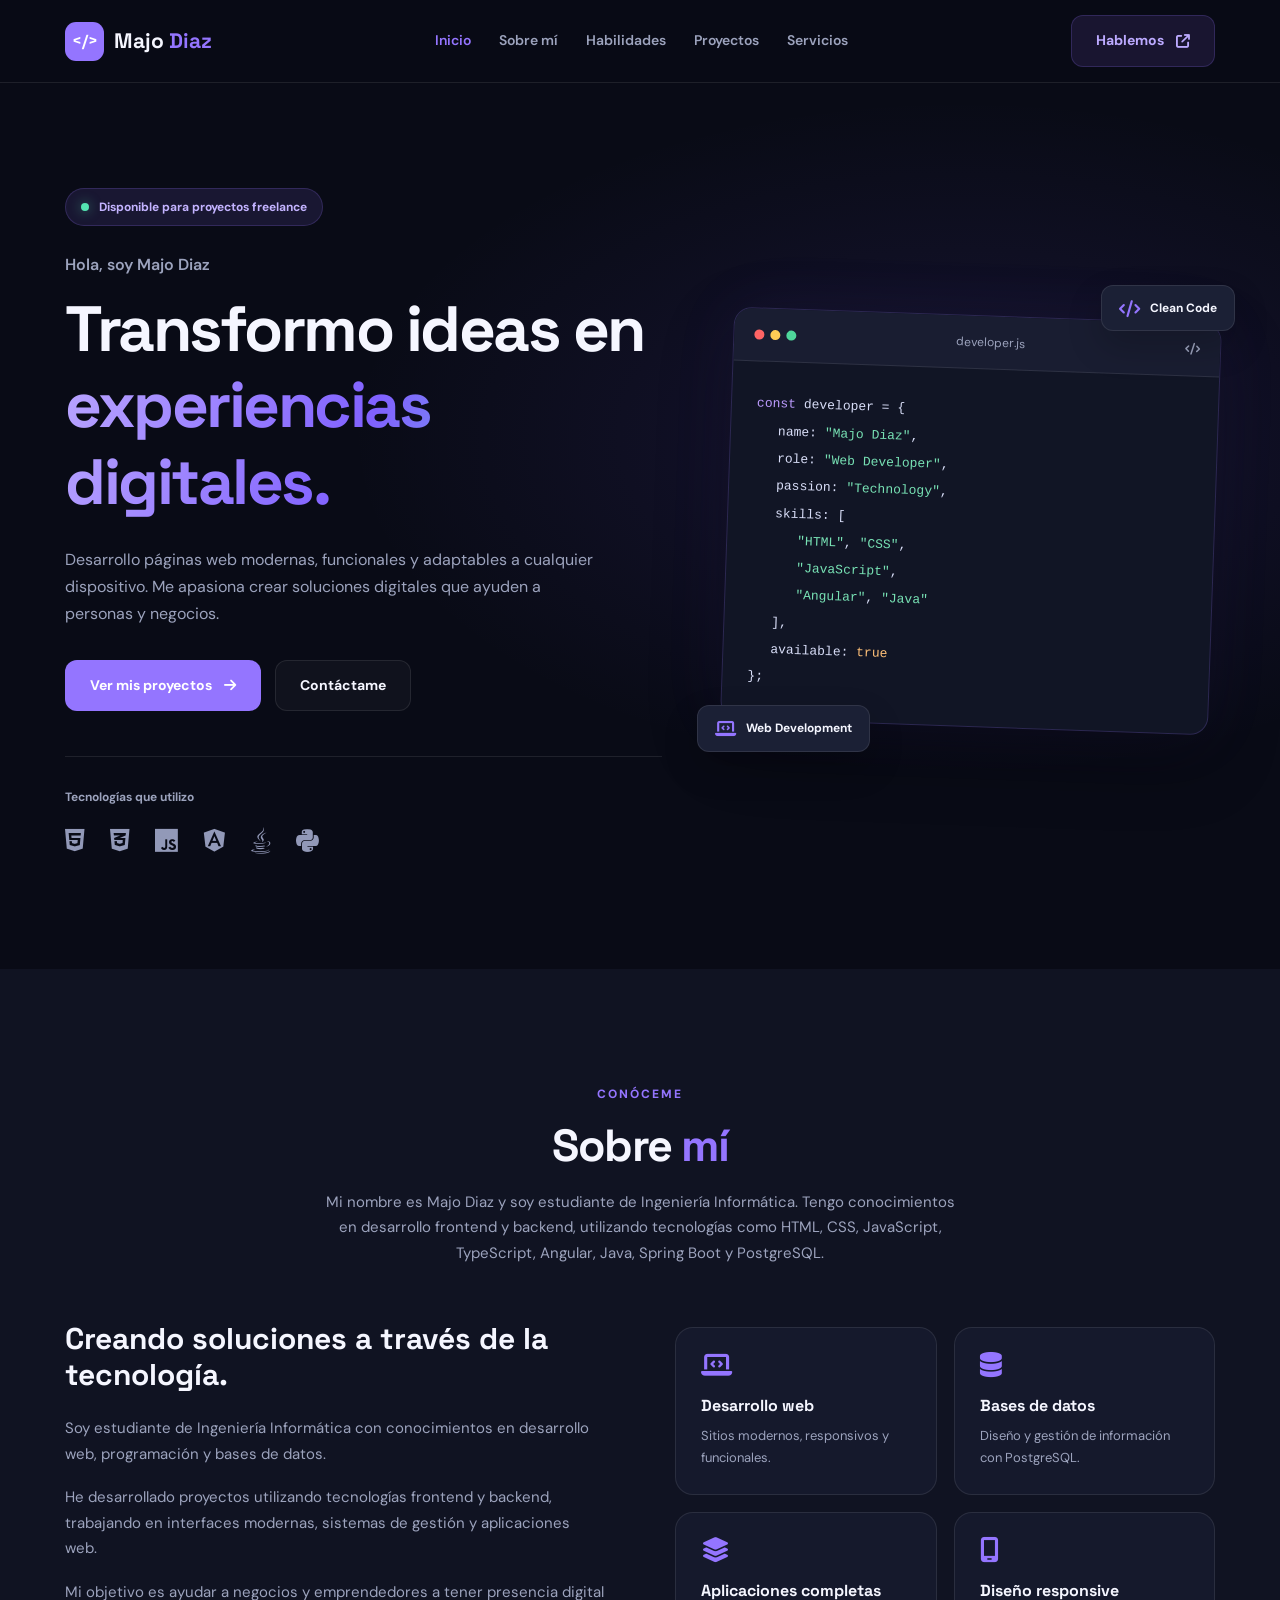
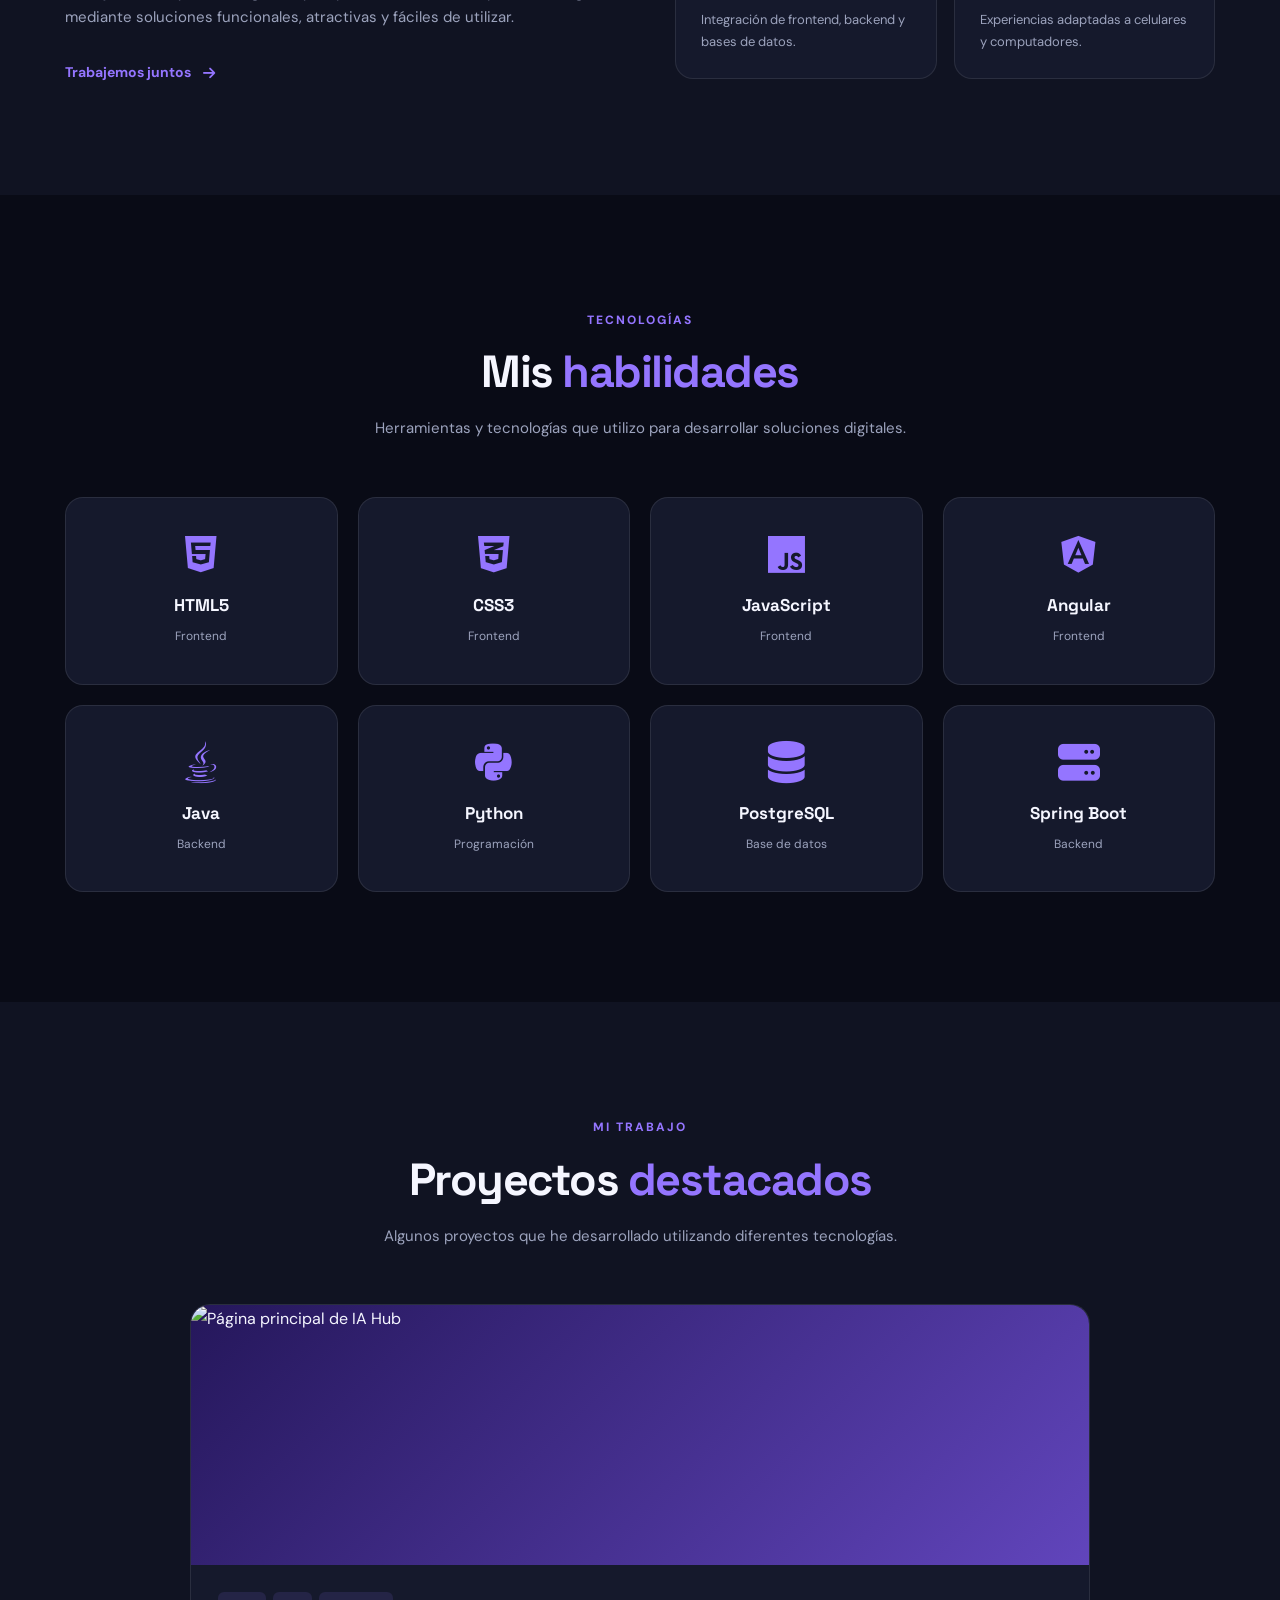
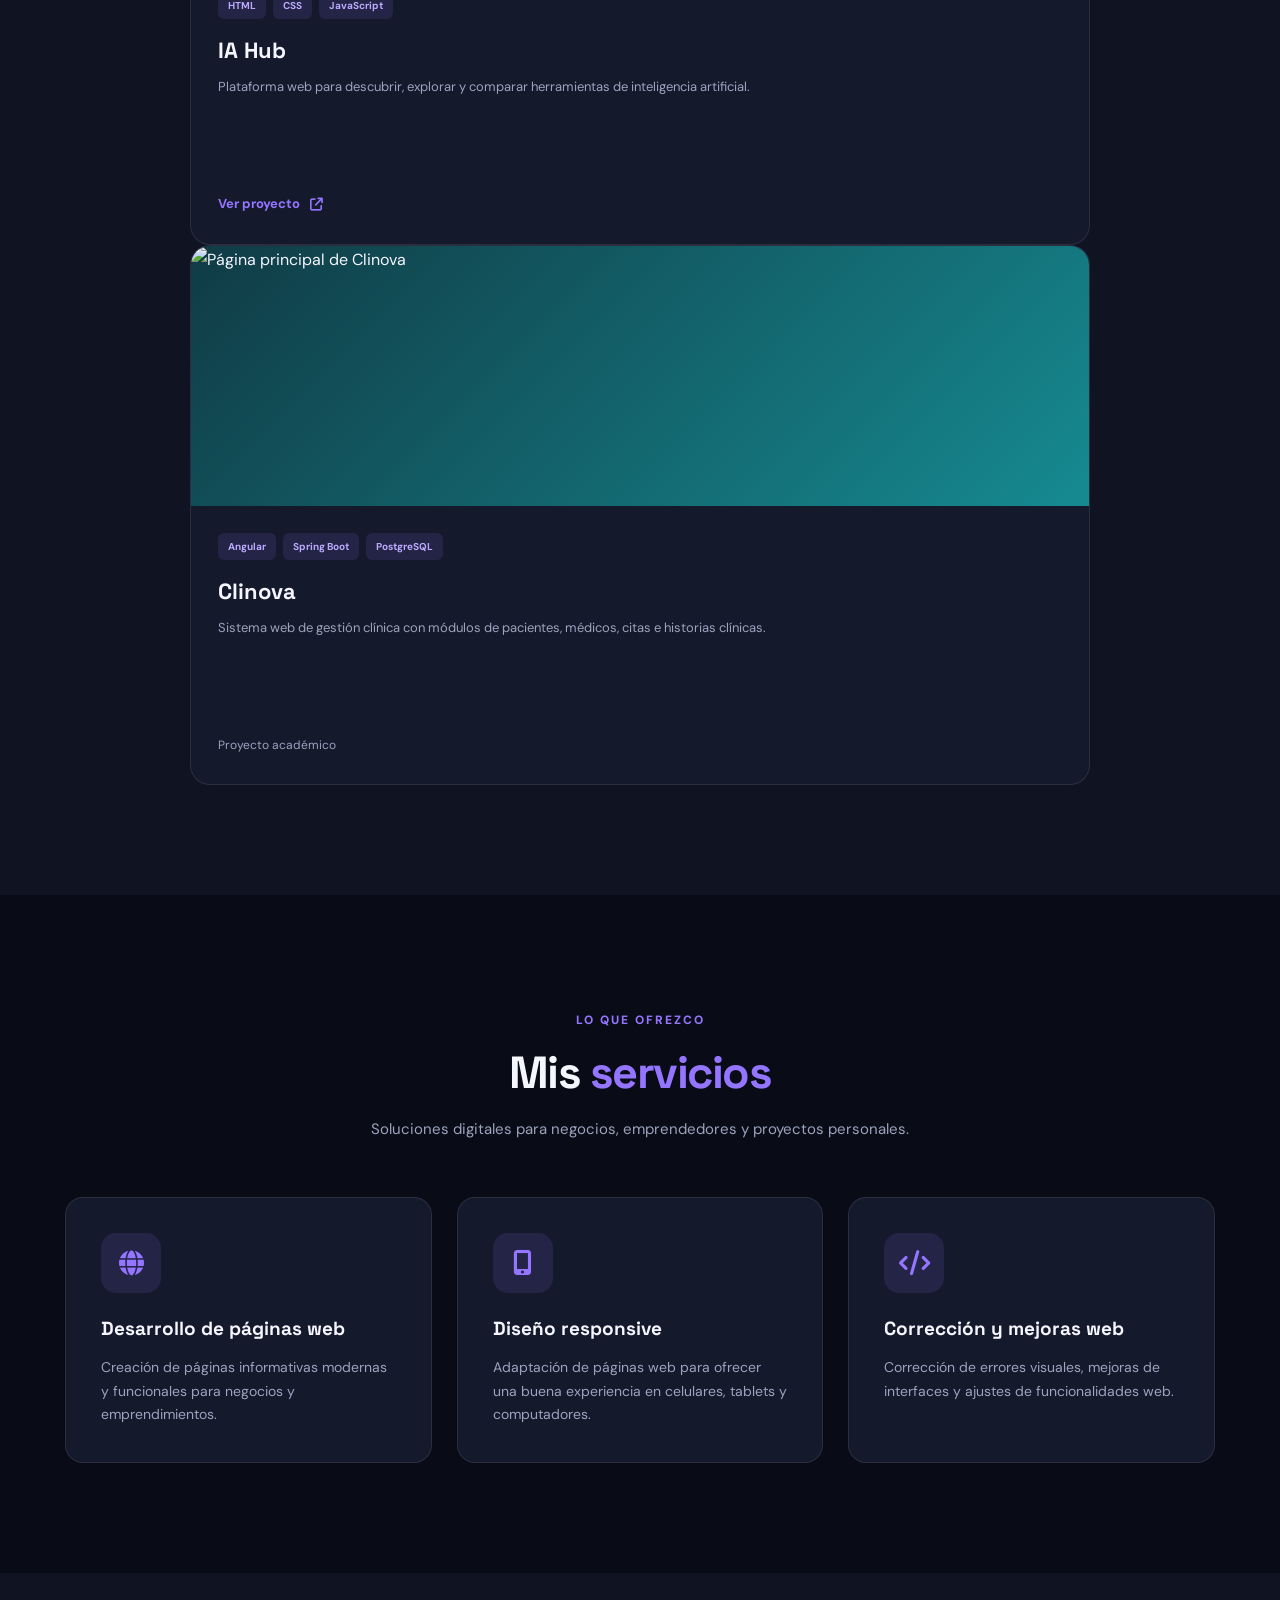
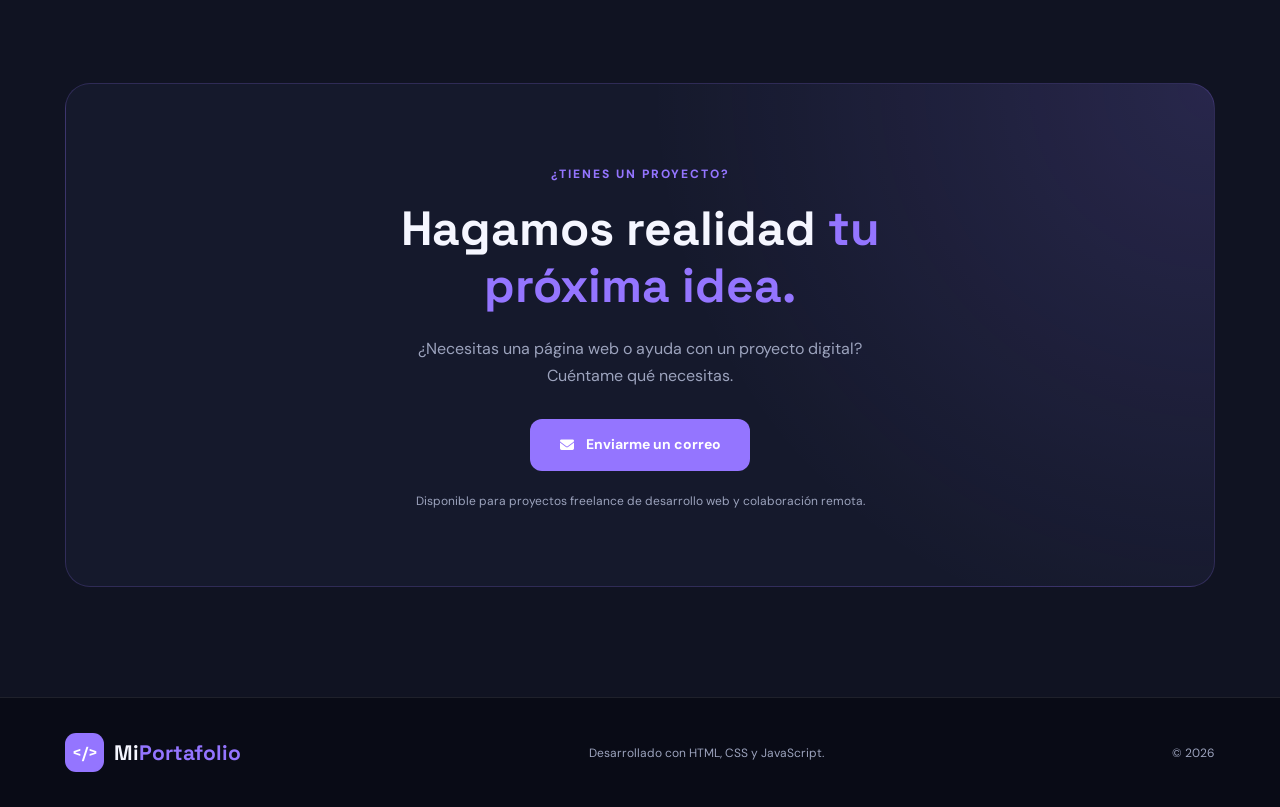
==== index.html @ f50dd70d "Add files via upload" ====
<!DOCTYPE html>
<html lang="es">

<head>
    <meta charset="UTF-8">
    <meta name="viewport" content="width=device-width, initial-scale=1.0">

    <meta name="description"
        content="Portafolio de desarrollo web. Diseño y desarrollo de páginas web modernas, responsivas y funcionales.">

    <title>Majo Diaz | Desarrolladora Web Full Stack</title>

    <!-- Tipografías -->
    <link rel="preconnect" href="https://fonts.googleapis.com">
    <link rel="preconnect" href="https://fonts.gstatic.com" crossorigin>

    <link
        href="https://fonts.googleapis.com/css2?family=DM+Sans:wght@400;500;600;700&family=Space+Grotesk:wght@400;500;600;700&display=swap"
        rel="stylesheet">

    <!-- Iconos -->
    <link rel="stylesheet" href="https://cdnjs.cloudflare.com/ajax/libs/font-awesome/6.5.2/css/all.min.css">

    <!-- Estilos -->
    <link rel="stylesheet" href="styles.css">
</head>

<body>

    <!-- =========================
         BARRA DE NAVEGACIÓN
    ========================== -->

    <header class="header">

        <nav class="navbar container">

            <a href="#inicio" class="logo">
                <span class="logo-icon">&lt;/&gt;</span>
                <span>Majo<span class="logo-accent"> Diaz</span></span>
            </a>

            <div class="nav-links" id="nav-links">

                <a href="#inicio" class="nav-link active">Inicio</a>
                <a href="#sobre-mi" class="nav-link">Sobre mí</a>
                <a href="#habilidades" class="nav-link">Habilidades</a>
                <a href="#proyectos" class="nav-link">Proyectos</a>
                <a href="#servicios" class="nav-link">Servicios</a>

            </div>

            <a href="#contacto" class="btn btn-nav">
                Hablemos
                <i class="fa-solid fa-arrow-up-right-from-square"></i>
            </a>

            <button class="menu-toggle" id="menu-toggle" aria-label="Abrir menú" aria-expanded="false"
                aria-controls="nav-links">
                <i class="fa-solid fa-bars"></i>
            </button>

        </nav>

    </header>


    <main>

        <!-- =========================
             INICIO / HERO
        ========================== -->

        <section class="hero" id="inicio">

            <div class="container hero-container">

                <div class="hero-content">

                    <div class="hero-badge">
                        <span class="status-dot"></span>
                        Disponible para proyectos freelance
                    </div>

                    <p class="hero-intro">Hola, soy Majo Diaz</p>

                    <h1>
                        Transformo ideas en
                        <span>experiencias digitales.</span>
                    </h1>

                    <p class="hero-description">
                        Desarrollo páginas web modernas, funcionales
                        y adaptables a cualquier dispositivo.
                        Me apasiona crear soluciones digitales
                        que ayuden a personas y negocios.
                    </p>

                    <div class="hero-buttons">

                        <a href="#proyectos" class="btn btn-primary">
                            Ver mis proyectos
                            <i class="fa-solid fa-arrow-right"></i>
                        </a>

                        <a href="#contacto" class="btn btn-outline">
                            Contáctame
                        </a>

                    </div>

                    <div class="hero-tech">

                        <span>Tecnologías que utilizo</span>

                        <div class="tech-icons">
                            <i class="fa-brands fa-html5" title="HTML5"></i>
                            <i class="fa-brands fa-css3-alt" title="CSS3"></i>
                            <i class="fa-brands fa-js" title="JavaScript"></i>
                            <i class="fa-brands fa-angular" title="Angular"></i>
                            <i class="fa-brands fa-java" title="Java"></i>
                            <i class="fa-brands fa-python" title="Python"></i>
                        </div>

                    </div>

                </div>


                <div class="hero-visual">

                    <div class="code-window">

                        <div class="code-header">

                            <div class="window-dots">
                                <span></span>
                                <span></span>
                                <span></span>
                            </div>

                            <span>developer.js</span>

                            <i class="fa-solid fa-code"></i>

                        </div>

                        <div class="code-body">

                            <p><span class="code-purple">const</span> developer = {</p>

                            <p class="indent">
                                name: <span class="code-green">"Majo Diaz"</span>,
                            </p>

                            <p class="indent">
                                role: <span class="code-green">"Web Developer"</span>,
                            </p>

                            <p class="indent">
                                passion: <span class="code-green">"Technology"</span>,
                            </p>

                            <p class="indent">
                                skills: [
                            </p>

                            <p class="indent-2">
                                <span class="code-green">"HTML"</span>,
                                <span class="code-green">"CSS"</span>,
                            </p>

                            <p class="indent-2">
                                <span class="code-green">"JavaScript"</span>,
                            </p>

                            <p class="indent-2">
                                <span class="code-green">"Angular"</span>,
                                <span class="code-green">"Java"</span>
                            </p>

                            <p class="indent">],</p>

                            <p class="indent">
                                available:
                                <span class="code-orange">true</span>
                            </p>

                            <p>};</p>

                        </div>

                    </div>

                    <div class="floating-card floating-card-1">
                        <i class="fa-solid fa-code"></i>
                        <span>Clean Code</span>
                    </div>

                    <div class="floating-card floating-card-2">
                        <i class="fa-solid fa-laptop-code"></i>
                        <span>Web Development</span>
                    </div>

                </div>

            </div>

        </section>


        <!-- =========================
             SOBRE MÍ
        ========================== -->

        <section class="section about-section" id="sobre-mi">

            <div class="container">

                <div class="section-heading">

                    <span class="section-label">CONÓCEME</span>

                    <h2>Sobre <span>mí</span></h2>

                    <p>
                        Mi nombre es Majo Diaz y soy estudiante de
                        Ingeniería Informática.

                        Tengo conocimientos en desarrollo frontend y backend,
                        utilizando tecnologías como HTML, CSS, JavaScript,
                        TypeScript, Angular, Java, Spring Boot y PostgreSQL.
                    </p>

                </div>

                <div class="about-grid">

                    <div class="about-text">

                        <h3>
                            Creando soluciones a través
                            de la tecnología.
                        </h3>

                        <p>
                            Soy estudiante de Ingeniería Informática
                            con conocimientos en desarrollo web,
                            programación y bases de datos.
                        </p>

                        <p>
                            He desarrollado proyectos utilizando
                            tecnologías frontend y backend,
                            trabajando en interfaces modernas,
                            sistemas de gestión y aplicaciones web.
                        </p>

                        <p>
                            Mi objetivo es ayudar a negocios
                            y emprendedores a tener presencia
                            digital mediante soluciones funcionales,
                            atractivas y fáciles de utilizar.
                        </p>

                        <a href="#contacto" class="text-link">
                            Trabajemos juntos
                            <i class="fa-solid fa-arrow-right"></i>
                        </a>

                    </div>

                    <div class="about-highlights">

                        <div class="highlight-card">

                            <i class="fa-solid fa-laptop-code"></i>

                            <h4>Desarrollo web</h4>

                            <p>
                                Sitios modernos, responsivos
                                y funcionales.
                            </p>

                        </div>

                        <div class="highlight-card">

                            <i class="fa-solid fa-database"></i>

                            <h4>Bases de datos</h4>

                            <p>
                                Diseño y gestión de información
                                con PostgreSQL.
                            </p>

                        </div>

                        <div class="highlight-card">

                            <i class="fa-solid fa-layer-group"></i>

                            <h4>Aplicaciones completas</h4>

                            <p>
                                Integración de frontend,
                                backend y bases de datos.
                            </p>

                        </div>

                        <div class="highlight-card">

                            <i class="fa-solid fa-mobile-screen"></i>

                            <h4>Diseño responsive</h4>

                            <p>
                                Experiencias adaptadas
                                a celulares y computadores.
                            </p>

                        </div>

                    </div>

                </div>

            </div>

        </section>


        <!-- =========================
             HABILIDADES
        ========================== -->

        <section class="section skills-section" id="habilidades">

            <div class="container">

                <div class="section-heading">

                    <span class="section-label">TECNOLOGÍAS</span>

                    <h2>Mis <span>habilidades</span></h2>

                    <p>
                        Herramientas y tecnologías que utilizo
                        para desarrollar soluciones digitales.
                    </p>

                </div>

                <div class="skills-grid">

                    <div class="skill-card">
                        <i class="fa-brands fa-html5"></i>
                        <h3>HTML5</h3>
                        <span>Frontend</span>
                    </div>

                    <div class="skill-card">
                        <i class="fa-brands fa-css3-alt"></i>
                        <h3>CSS3</h3>
                        <span>Frontend</span>
                    </div>

                    <div class="skill-card">
                        <i class="fa-brands fa-js"></i>
                        <h3>JavaScript</h3>
                        <span>Frontend</span>
                    </div>

                    <div class="skill-card">
                        <i class="fa-brands fa-angular"></i>
                        <h3>Angular</h3>
                        <span>Frontend</span>
                    </div>

                    <div class="skill-card">
                        <i class="fa-brands fa-java"></i>
                        <h3>Java</h3>
                        <span>Backend</span>
                    </div>

                    <div class="skill-card">
                        <i class="fa-brands fa-python"></i>
                        <h3>Python</h3>
                        <span>Programación</span>
                    </div>

                    <div class="skill-card">
                        <i class="fa-solid fa-database"></i>
                        <h3>PostgreSQL</h3>
                        <span>Base de datos</span>
                    </div>

                    <div class="skill-card">
                        <i class="fa-solid fa-server"></i>
                        <h3>Spring Boot</h3>
                        <span>Backend</span>
                    </div>

                </div>

            </div>

        </section>


        <!-- =========================
             PROYECTOS
        ========================== -->

        <section class="section projects-section" id="proyectos">

            <div class="container">

                <div class="section-heading">

                    <span class="section-label">MI TRABAJO</span>

                    <h2>Proyectos <span>destacados</span></h2>

                    <p>
                        Algunos proyectos que he desarrollado
                        utilizando diferentes tecnologías.
                    </p>

                </div>

                <div class="projects-grid">


                    <!-- =====================================
     PROYECTO IA HUB
===================================== -->

                    <article class="project-card">

                        <div class="project-image project-ia">

                            <img src="img/ia-hub.png" alt="Página principal de IA Hub" loading="lazy">

                        </div>

                        <div class="project-content">

                            <div class="project-tags">
                                <span>HTML</span>
                                <span>CSS</span>
                                <span>JavaScript</span>
                            </div>

                            <h3>IA Hub</h3>

                            <p>
                                Plataforma web para descubrir,
                                explorar y comparar herramientas
                                de inteligencia artificial.
                            </p>

                            <div class="project-links">

                                <a href="https://ia-hub-bice.vercel.app/" target="_blank" rel="noopener noreferrer">

                                    Ver proyecto
                                    <i class="fa-solid fa-arrow-up-right-from-square"></i>

                                </a>

                            </div>

                        </div>

                    </article>


                    <!-- =====================================
     PROYECTO CLINOVA
===================================== -->

                    <article class="project-card">

                        <div class="project-image project-clinova">

                            <img src="img/clinova.png" alt="Página principal de Clinova" loading="lazy">

                        </div>

                        <div class="project-content">

                            <div class="project-tags">
                                <span>Angular</span>
                                <span>Spring Boot</span>
                                <span>PostgreSQL</span>
                            </div>

                            <h3>Clinova</h3>

                            <p>
                                Sistema web de gestión clínica
                                con módulos de pacientes, médicos,
                                citas e historias clínicas.
                            </p>

                            <div class="project-links">

                                <span class="project-status">
                                    Proyecto académico
                                </span>

                            </div>

                        </div>

                    </article>

                </div>

            </div>

        </section>


        <!-- =========================
             SERVICIOS
        ========================== -->

        <section class="section services-section" id="servicios">

            <div class="container">

                <div class="section-heading">

                    <span class="section-label">LO QUE OFREZCO</span>

                    <h2>Mis <span>servicios</span></h2>

                    <p>
                        Soluciones digitales para negocios,
                        emprendedores y proyectos personales.
                    </p>

                </div>

                <div class="services-grid">

                    <div class="service-card">

                        <div class="service-icon">
                            <i class="fa-solid fa-globe"></i>
                        </div>

                        <h3>Desarrollo de páginas web</h3>

                        <p>
                            Creación de páginas informativas
                            modernas y funcionales para negocios
                            y emprendimientos.
                        </p>

                    </div>

                    <div class="service-card">

                        <div class="service-icon">
                            <i class="fa-solid fa-mobile-screen-button"></i>
                        </div>

                        <h3>Diseño responsive</h3>

                        <p>
                            Adaptación de páginas web para
                            ofrecer una buena experiencia
                            en celulares, tablets y computadores.
                        </p>

                    </div>

                    <div class="service-card">

                        <div class="service-icon">
                            <i class="fa-solid fa-code"></i>
                        </div>

                        <h3>Corrección y mejoras web</h3>

                        <p>
                            Corrección de errores visuales,
                            mejoras de interfaces y ajustes
                            de funcionalidades web.
                        </p>

                    </div>

                </div>

            </div>

        </section>


        <!-- =========================
             CONTACTO
        ========================== -->

        <section class="section contact-section" id="contacto">

            <div class="container">

                <div class="contact-box">

                    <span class="section-label">
                        ¿TIENES UN PROYECTO?
                    </span>

                    <h2>
                        Hagamos realidad
                        <span>tu próxima idea.</span>
                    </h2>

                    <p>
                        ¿Necesitas una página web o ayuda
                        con un proyecto digital?
                        Cuéntame qué necesitas.
                    </p>

                    <div class="contact-actions">



                        <a href="https://mail.google.com/mail/?view=cm&fs=1&to=mariajosediaz05%40gmail.com&su=Consulta%20sobre%20desarrollo%20web"
                            target="_blank" rel="noopener noreferrer" class="btn btn-primary">

                            <i class="fa-solid fa-envelope"></i>
                            Enviarme un correo

                        </a>



                    </div>

                    <p class="contact-note">
                        Disponible para proyectos freelance
                        de desarrollo web y colaboración remota.
                    </p>

                </div>

            </div>

        </section>

    </main>


    <!-- =========================
         FOOTER
    ========================== -->

    <footer class="footer">

        <div class="container footer-container">

            <a href="#inicio" class="logo">
                <span class="logo-icon">&lt;/&gt;</span>
                <span>Mi<span class="logo-accent">Portafolio</span></span>
            </a>

            <p>
                Desarrollado con HTML, CSS y JavaScript.
            </p>

            <span id="footer-year"></span>

        </div>

    </footer>


    <!-- JavaScript -->
    <script src="script.js"></script>

</body>

</html>
---- styles.css ----
/* ==========================================
   PORTAFOLIO PROFESIONAL
   ESTILOS GENERALES
========================================== */

:root {
    --bg: #090b16;
    --bg-soft: #101322;
    --surface: #15192c;
    --surface-hover: #1c2138;

    --text: #f5f6ff;
    --muted: #9ca3bd;

    --accent: #9475ff;
    --accent-strong: #7855f5;
    --accent-soft: rgba(148, 117, 255, 0.12);

    --border: rgba(255, 255, 255, 0.09);

    --font-title: 'Space Grotesk', sans-serif;
    --font-body: 'DM Sans', sans-serif;

    --radius: 18px;
    --transition: 0.3s ease;
}

/* REINICIO */

* {
    margin: 0;
    padding: 0;
    box-sizing: border-box;
}

html {
    scroll-behavior: smooth;
    scroll-padding-top: 90px;
}

body {
    background: var(--bg);
    color: var(--text);
    font-family: var(--font-body);
    line-height: 1.7;
    overflow-x: hidden;
}

a {
    text-decoration: none;
    color: inherit;
}

button {
    font: inherit;
}

button,
a {
    -webkit-tap-highlight-color: transparent;
}

.container {
    width: min(1150px, 90%);
    margin: auto;
}

.section {
    padding: 110px 0;
}

h1,
h2,
h3,
h4 {
    font-family: var(--font-title);
    line-height: 1.2;
}

::selection {
    background: var(--accent);
    color: white;
}

/* ==========================================
   BOTONES
========================================== */

.btn {
    display: inline-flex;
    align-items: center;
    justify-content: center;
    gap: 12px;

    padding: 13px 24px;
    border-radius: 12px;

    font-weight: 700;
    font-size: 14px;

    border: 1px solid transparent;
    cursor: pointer;

    transition: var(--transition);
}

.btn-primary {
    background: var(--accent);
    color: #fff;
}

.btn-primary:hover {
    background: var(--accent-strong);
    transform: translateY(-3px);
    box-shadow: 0 10px 30px rgba(148, 117, 255, 0.25);
}

.btn-outline {
    border-color: var(--border);
    background: rgba(255, 255, 255, 0.03);
}

.btn-outline:hover {
    border-color: var(--accent);
    background: var(--accent-soft);
}

.btn-nav {
    background: var(--accent-soft);
    color: #bcaaff;
    border-color: rgba(148, 117, 255, 0.2);
}

.btn-nav:hover {
    background: var(--accent);
    color: white;
}

/* ==========================================
   HEADER Y NAVEGACIÓN
========================================== */

.header {
    position: sticky;
    top: 0;
    z-index: 1000;

    background: rgba(9, 11, 22, 0.9);
    backdrop-filter: blur(18px);
    -webkit-backdrop-filter: blur(18px);

    border-bottom: 1px solid var(--border);
}

.navbar {
    height: 82px;

    display: flex;
    align-items: center;
    justify-content: space-between;
    gap: 25px;
}

.logo {
    display: inline-flex;
    align-items: center;
    gap: 10px;

    font-family: var(--font-title);
    font-size: 21px;
    font-weight: 700;
    white-space: nowrap;
}

.logo-icon {
    display: grid;
    place-items: center;

    width: 39px;
    height: 39px;

    background: var(--accent);
    border-radius: 11px;

    color: white;
    font-size: 16px;
}

.logo-accent {
    color: var(--accent);
}

.nav-links {
    display: flex;
    align-items: center;
    gap: 28px;
}

.nav-link {
    color: var(--muted);
    font-size: 14px;
    font-weight: 600;
    transition: var(--transition);
}

.nav-link:hover,
.nav-link.active {
    color: var(--accent);
}

.menu-toggle {
    display: none;

    background: transparent;
    border: 1px solid var(--border);
    border-radius: 10px;

    padding: 10px 13px;
    color: var(--text);

    cursor: pointer;
}

/* ==========================================
   HERO
========================================== */

.hero {
    position: relative;
    min-height: 680px;

    display: flex;
    align-items: center;

    padding: 105px 0 115px;

    background:
        radial-gradient(
            ellipse at 75% 40%,
            rgba(120, 85, 245, 0.12),
            transparent 45%
        ),
        var(--bg);
}

.hero-container {
    display: grid;
    grid-template-columns: 1.1fr 0.9fr;
    align-items: center;
    gap: 65px;
}

.hero-content {
    position: relative;
    z-index: 2;
}

.hero-badge {
    display: inline-flex;
    align-items: center;
    gap: 10px;

    padding: 8px 15px;
    margin-bottom: 25px;

    background: var(--accent-soft);
    border: 1px solid rgba(148, 117, 255, 0.2);
    border-radius: 50px;

    color: #c3b3ff;
    font-size: 12px;
    font-weight: 700;
}

.status-dot {
    width: 8px;
    height: 8px;
    border-radius: 50%;
    background: #54e5b2;

    box-shadow: 0 0 12px rgba(84, 229, 178, 0.5);
}

.hero-intro {
    color: var(--muted);
    font-weight: 600;
    margin-bottom: 12px;
}

.hero h1 {
    font-size: clamp(40px, 5vw, 65px);
    font-weight: 700;
    letter-spacing: -2.5px;
    margin-bottom: 25px;
}

.hero h1 span {
    display: block;

    background: linear-gradient(
        110deg,
        #b9a5ff,
        #8061ff,
        #6bded6
    );

    -webkit-background-clip: text;
    background-clip: text;
    color: transparent;
}

.hero-description {
    color: var(--muted);
    font-size: 16px;
    max-width: 530px;
    margin-bottom: 32px;
}

.hero-buttons {
    display: flex;
    flex-wrap: wrap;
    gap: 14px;
}

.hero-tech {
    margin-top: 45px;
    padding-top: 25px;
    border-top: 1px solid var(--border);
}

.hero-tech > span {
    color: var(--muted);
    font-size: 12px;
    font-weight: 700;
}

.tech-icons {
    display: flex;
    flex-wrap: wrap;
    align-items: center;
    gap: 25px;
    margin-top: 18px;
}

.tech-icons i {
    font-size: 26px;
    color: #9299b8;
    transition: var(--transition);
}

.tech-icons i:hover {
    color: var(--accent);
    transform: translateY(-4px);
}

/* ==========================================
   VENTANA DE CÓDIGO
========================================== */

.hero-visual {
    position: relative;
    min-width: 0;
}

.code-window {
    background: #111525;

    border: 1px solid rgba(148, 117, 255, 0.2);
    border-radius: 18px;

    overflow: hidden;

    box-shadow:
        0 25px 70px rgba(0, 0, 0, 0.3),
        0 0 65px rgba(120, 85, 245, 0.08);

    transform: rotate(2deg);
    transition: var(--transition);
}

.code-window:hover {
    transform: rotate(0deg) translateY(-5px);
}

.code-header {
    display: flex;
    align-items: center;
    justify-content: space-between;

    padding: 16px 20px;

    background: #191d31;
    border-bottom: 1px solid var(--border);

    color: var(--muted);
    font-size: 12px;
}

.window-dots {
    display: flex;
    gap: 6px;
}

.window-dots span {
    width: 10px;
    height: 10px;
    border-radius: 50%;
}

.window-dots span:nth-child(1) {
    background: #ff6464;
}

.window-dots span:nth-child(2) {
    background: #ffcb55;
}

.window-dots span:nth-child(3) {
    background: #4ed69a;
}

.code-body {
    padding: 28px 25px;

    font-family: Consolas, monospace;
    font-size: 13px;
    line-height: 2.1;

    color: #d9def8;
    overflow-x: auto;
}

.code-body p {
    white-space: nowrap;
}

.indent {
    padding-left: 22px;
}

.indent-2 {
    padding-left: 45px;
}

.code-purple {
    color: #bd9cff;
}

.code-green {
    color: #78e2b5;
}

.code-orange {
    color: #ffc078;
}

/* TARJETAS FLOTANTES */

.floating-card {
    position: absolute;

    display: flex;
    align-items: center;
    gap: 10px;

    padding: 12px 17px;

    background: #1b2035;
    border: 1px solid var(--border);
    border-radius: 12px;

    box-shadow: 0 15px 35px rgba(0, 0, 0, 0.2);

    font-size: 12px;
    font-weight: 700;

    animation: float 5s ease-in-out infinite;
}

.floating-card i {
    color: var(--accent);
    font-size: 17px;
}

.floating-card-1 {
    top: -30px;
    right: -20px;
}

.floating-card-2 {
    bottom: -25px;
    left: -30px;
    animation-delay: 2s;
}

@keyframes float {
    0%, 100% {
        transform: translateY(0);
    }

    50% {
        transform: translateY(-10px);
    }
}

/* ==========================================
   ENCABEZADOS DE SECCIONES
========================================== */

.section-heading {
    text-align: center;
    max-width: 650px;
    margin: 0 auto 55px;
}

.section-label {
    display: inline-block;

    color: var(--accent);
    font-size: 12px;
    font-weight: 800;
    letter-spacing: 2px;

    margin-bottom: 15px;
}

.section-heading h2 {
    font-size: clamp(32px, 4vw, 45px);
    letter-spacing: -1.5px;
    margin-bottom: 17px;
}

.section-heading h2 span {
    color: var(--accent);
}

.section-heading p {
    color: var(--muted);
    font-size: 15px;
}

/* ==========================================
   SOBRE MÍ
========================================== */

.about-section {
    background: var(--bg-soft);
}

.about-grid {
    display: grid;
    grid-template-columns: 1fr 1fr;
    align-items: center;
    gap: 70px;
}

.about-text h3 {
    font-size: 30px;
    margin-bottom: 23px;
}

.about-text p {
    color: var(--muted);
    margin-bottom: 18px;
    font-size: 15px;
}

.text-link {
    display: inline-flex;
    align-items: center;
    gap: 12px;

    margin-top: 12px;

    color: var(--accent);
    font-weight: 700;
    font-size: 14px;
    transition: var(--transition);
}

.text-link:hover {
    gap: 18px;
}

.about-highlights {
    display: grid;
    grid-template-columns: repeat(2, 1fr);
    gap: 17px;
}

.highlight-card {
    padding: 25px;

    background: var(--surface);
    border: 1px solid var(--border);
    border-radius: var(--radius);

    transition: var(--transition);
}

.highlight-card:hover {
    transform: translateY(-5px);
    border-color: rgba(148, 117, 255, 0.4);
}

.highlight-card i {
    font-size: 25px;
    color: var(--accent);
    margin-bottom: 18px;
}

.highlight-card h4 {
    font-size: 16px;
    margin-bottom: 9px;
}

.highlight-card p {
    color: var(--muted);
    font-size: 13px;
}

/* ==========================================
   HABILIDADES
========================================== */

.skills-grid {
    display: grid;
    grid-template-columns: repeat(4, 1fr);
    gap: 20px;
}

.skill-card {
    text-align: center;

    padding: 35px 20px;

    background: var(--surface);
    border: 1px solid var(--border);
    border-radius: var(--radius);

    transition: var(--transition);
}

.skill-card:hover {
    transform: translateY(-7px);
    border-color: var(--accent);
    background: var(--surface-hover);
}

.skill-card i {
    display: block;
    font-size: 42px;
    color: var(--accent);
    margin-bottom: 20px;
}

.skill-card h3 {
    font-size: 17px;
    margin-bottom: 6px;
}

.skill-card span {
    color: var(--muted);
    font-size: 12px;
}

/* ==========================================
   PROYECTOS
========================================== */

.projects-section {
    background: var(--bg-soft);
}

.projects-grid {
    grid-template-columns: repeat(2, minmax(0, 1fr));
    max-width: 900px;
    margin: 0 auto;
}

@media (max-width: 600px) {
    .projects-grid {
        grid-template-columns: 1fr;
    }
}
.project-card {
    overflow: hidden;

    background: var(--surface);
    border: 1px solid var(--border);
    border-radius: 20px;

    transition: var(--transition);
}

.project-card:hover {
    transform: translateY(-7px);
    border-color: rgba(148, 117, 255, 0.4);
}

.project-image {
    height: 210px;

    display: grid;
    place-items: center;

    overflow: hidden;
}

.project-ia {
    background: linear-gradient(135deg, #25175b, #6145bc);
}

.project-clinova {
    background: linear-gradient(135deg, #103b45, #168a91);
}

.project-golazo {
    background: linear-gradient(135deg, #123a2b, #25865c);
}

.project-placeholder {
    display: flex;
    flex-direction: column;
    align-items: center;
    gap: 15px;

    color: white;
    transition: var(--transition);
}

.project-placeholder i {
    font-size: 48px;
}

.project-placeholder span {
    font-family: var(--font-title);
    font-size: 22px;
    font-weight: 700;
    letter-spacing: 2px;
}

.project-card:hover .project-placeholder {
    transform: scale(1.08);
}

.project-content {
    padding: 27px;
}

.project-tags {
    display: flex;
    flex-wrap: wrap;
    gap: 7px;
    margin-bottom: 18px;
}

.project-tags span {
    padding: 5px 10px;

    background: var(--accent-soft);
    border-radius: 6px;

    color: #bcaaff;
    font-size: 10px;
    font-weight: 700;
}

.project-content h3 {
    font-size: 22px;
    margin-bottom: 12px;
}

.project-content p {
    color: var(--muted);
    font-size: 13px;
    line-height: 1.8;
    min-height: 94px;
}

.project-links {
    margin-top: 20px;
}

.project-links a {
    display: inline-flex;
    align-items: center;
    gap: 10px;

    color: var(--accent);
    font-size: 13px;
    font-weight: 700;

    transition: var(--transition);
}

.project-links a:hover {
    gap: 15px;
}

.project-status {
    color: var(--muted);
    font-size: 12px;
}

/* ==========================================
   SERVICIOS
========================================== */

.services-grid {
    display: grid;
    grid-template-columns: repeat(3, 1fr);
    gap: 25px;
}

.service-card {
    padding: 35px;

    background: var(--surface);
    border: 1px solid var(--border);
    border-radius: var(--radius);

    transition: var(--transition);
}

.service-card:hover {
    transform: translateY(-6px);
    border-color: rgba(148, 117, 255, 0.4);
}

.service-icon {
    width: 60px;
    height: 60px;

    display: grid;
    place-items: center;

    background: var(--accent-soft);
    border-radius: 15px;

    margin-bottom: 25px;
}

.service-icon i {
    font-size: 25px;
    color: var(--accent);
}

.service-card h3 {
    font-size: 19px;
    margin-bottom: 15px;
}

.service-card p {
    color: var(--muted);
    font-size: 14px;
}

/* ==========================================
   CONTACTO
========================================== */

.contact-section {
    background: var(--bg-soft);
}

.contact-box {
    position: relative;
    overflow: hidden;

    text-align: center;

    padding: 75px 30px;

    background:
        radial-gradient(
            circle at top right,
            rgba(148, 117, 255, 0.15),
            transparent 45%
        ),
        var(--surface);

    border: 1px solid rgba(148, 117, 255, 0.2);
    border-radius: 25px;
}

.contact-box h2 {
    font-size: clamp(32px, 4vw, 48px);
    max-width: 650px;
    margin: 0 auto 20px;
}

.contact-box h2 span {
    color: var(--accent);
}

.contact-box > p {
    color: var(--muted);
    max-width: 520px;
    margin: 0 auto 30px;
}

.contact-actions {
    display: flex;
    justify-content: center;
    gap: 15px;
}

.contact-note {
    margin-top: 20px !important;
    margin-bottom: 0 !important;
    font-size: 12px;
}

/* ==========================================
   FOOTER
========================================== */

.footer {
    padding: 35px 0;
    border-top: 1px solid var(--border);
}

.footer-container {
    display: flex;
    align-items: center;
    justify-content: space-between;
    gap: 20px;
}

.footer-container p,
.footer-container > span {
    color: var(--muted);
    font-size: 12px;
}

/* ==========================================
   RESPONSIVE - TABLETS
========================================== */

@media (max-width: 1050px) {

    .nav-links {
        gap: 15px;
    }

    .hero-container {
        gap: 35px;
    }

    .hero h1 {
        font-size: 47px;
    }

    .about-grid {
        gap: 35px;
    }

    .projects-grid {
        gap: 17px;
    }

    .project-content {
        padding: 22px;
    }
}

@media (max-width: 850px) {

    .section {
        padding: 80px 0;
    }

    .navbar {
        height: 72px;
    }

    .nav-links {
        display: none;

        position: absolute;
        top: 72px;
        left: 0;
        right: 0;

        flex-direction: column;
        align-items: stretch;
        gap: 0;

        padding: 15px 5% 25px;

        background: #101322;
        border-bottom: 1px solid var(--border);
    }

    .nav-links.show {
        display: flex;
    }

    .nav-link {
        padding: 13px 10px;
    }

    .menu-toggle {
        display: block;
    }

    .navbar > .btn-nav {
        margin-left: auto;
    }

    .hero {
        padding: 80px 0 100px;
    }

    .hero-container {
        grid-template-columns: 1fr;
        gap: 75px;
    }

    .hero-content {
        max-width: 650px;
    }

    .hero h1 {
        font-size: clamp(40px, 7vw, 60px);
    }

    .hero-visual {
        width: min(550px, 100%);
        margin: auto;
    }

    .about-grid {
        grid-template-columns: 1fr;
        gap: 40px;
    }

    .skills-grid {
        grid-template-columns: repeat(4, 1fr);
        gap: 12px;
    }

    .skill-card {
        padding: 25px 12px;
    }

    .projects-grid {
        grid-template-columns: repeat(2, 1fr);
    }

    .services-grid {
        grid-template-columns: repeat(2, 1fr);
    }
}

/* ==========================================
   RESPONSIVE - CELULARES
========================================== */

@media (max-width: 600px) {

    .container {
        width: 90%;
    }

    .section {
        padding: 70px 0;
    }

    .logo {
        font-size: 18px;
    }

    .logo-icon {
        width: 35px;
        height: 35px;
    }

    .navbar > .btn-nav {
        display: none;
    }

    .hero {
        padding: 65px 0 85px;
    }

    .hero-badge {
        font-size: 10px;
    }

    .hero h1 {
        font-size: clamp(36px, 9vw, 48px);
        letter-spacing: -1.5px;
    }

    .hero-description {
        font-size: 14px;
    }

    .hero-buttons {
        flex-direction: column;
        align-items: stretch;
    }

    .hero-buttons .btn {
        width: 100%;
    }

    .tech-icons {
        gap: 20px;
    }

    .tech-icons i {
        font-size: 23px;
    }

    .code-window {
        transform: none;
    }

    .code-body {
        padding: 20px 14px;
        font-size: 11px;
    }

    .floating-card {
        display: none;
    }

    .section-heading {
        margin-bottom: 38px;
    }

    .section-heading h2 {
        font-size: 32px;
    }

    .about-text h3 {
        font-size: 25px;
    }

    .about-highlights {
        grid-template-columns: repeat(2, 1fr);
        gap: 10px;
    }

    .highlight-card {
        padding: 18px;
    }

    .highlight-card h4 {
        font-size: 14px;
    }

    .highlight-card p {
        font-size: 12px;
    }

    .skills-grid {
        grid-template-columns: repeat(2, 1fr);
        gap: 13px;
    }

    .skill-card {
        padding: 28px 15px;
    }

    .projects-grid {
        grid-template-columns: 1fr;
    }

    .project-image {
        height: 200px;
    }

    .project-content p {
        min-height: auto;
    }

    .services-grid {
        grid-template-columns: 1fr;
    }

    .service-card {
        padding: 28px;
    }

    .contact-box {
        padding: 55px 20px;
    }

    .contact-box h2 {
        font-size: 32px;
    }

    .contact-actions .btn {
        width: 100%;
    }

    .footer-container {
        flex-direction: column;
        text-align: center;
    }
}

/* ==========================================
   ACCESIBILIDAD
========================================== */

@media (prefers-reduced-motion: reduce) {

    *,
    *::before,
    *::after {
        animation-duration: 0.01ms !important;
        transition-duration: 0.01ms !important;
        scroll-behavior: auto !important;
    }
}


/* ==========================================
   ANIMACIONES AL DESPLAZARSE
========================================== */

.reveal {
    opacity: 0;
    transform: translateY(25px);

    transition:
        opacity 0.7s ease,
        transform 0.7s ease;
}

.reveal.visible {
    opacity: 1;
    transform: translateY(0);
}

/* Accesibilidad: reducir animaciones */

@media (prefers-reduced-motion: reduce) {

    .reveal {
        opacity: 1;
        transform: none;
    }

}


/* BOTÓN DE CONTACTO */

.contact-actions .btn-primary {
    min-width: 220px;
}

.contact-actions .btn-primary:hover {
    box-shadow: 0 12px 35px rgba(148, 117, 255, 0.3);
}

.project-image {
    height: 260px;
    overflow: hidden;
}

.project-image img {
    width: 100%;
    height: 100%;
    object-fit: cover;
    object-position: top center;
    display: block;
}

@media (max-width: 600px) {
    .project-image {
        height: 210px;
    }
}
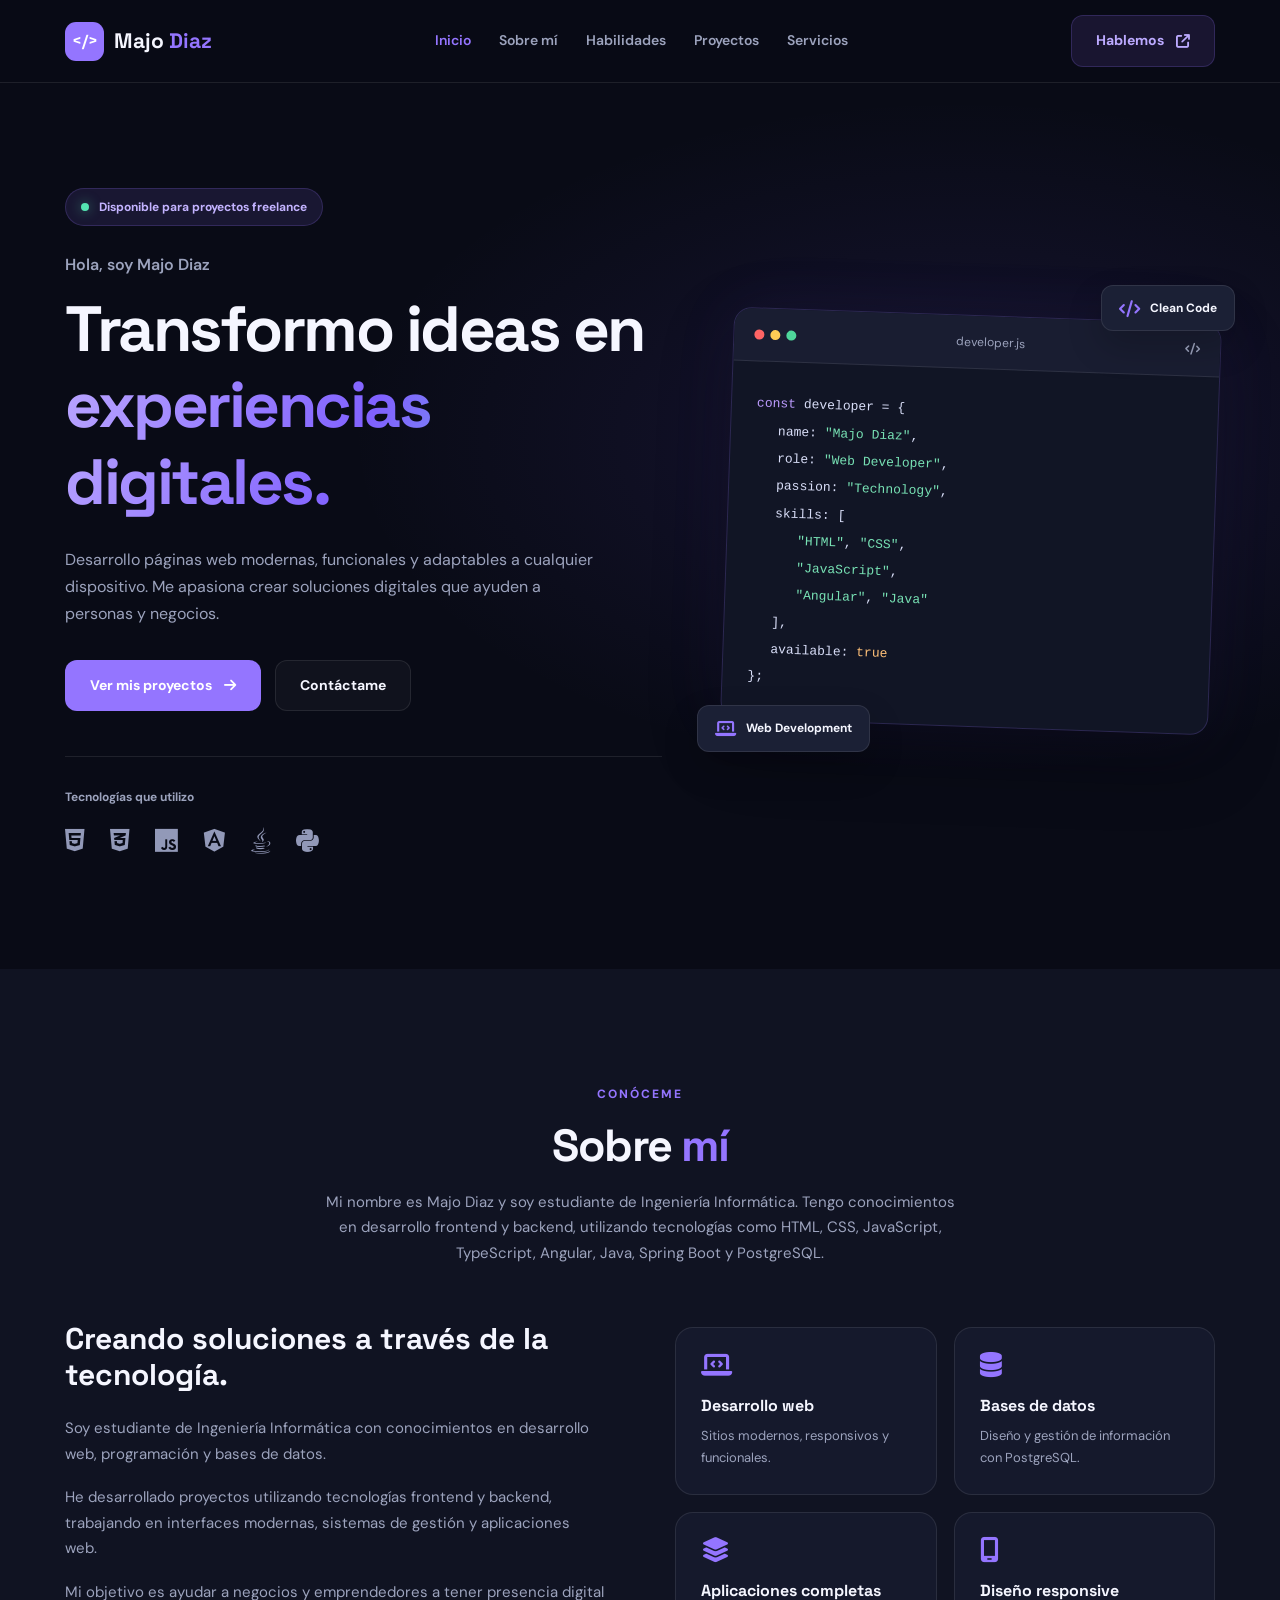
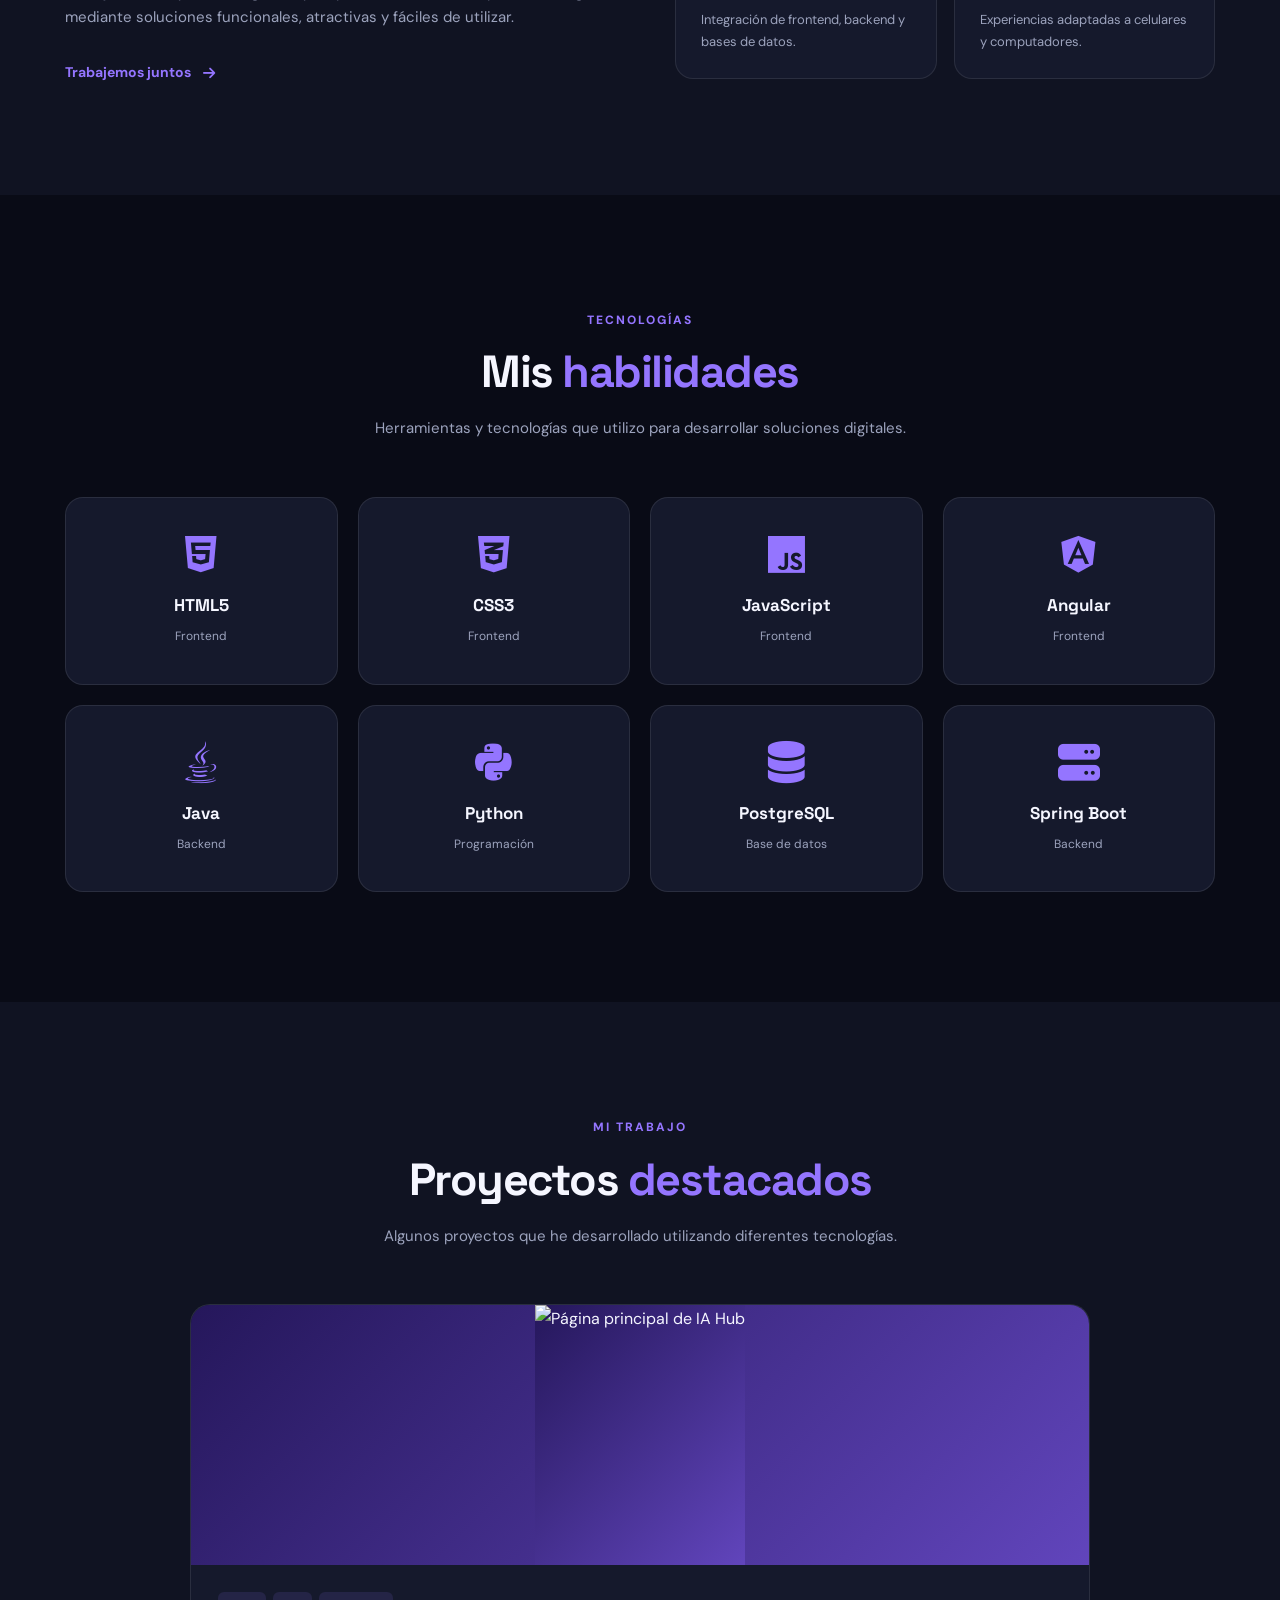
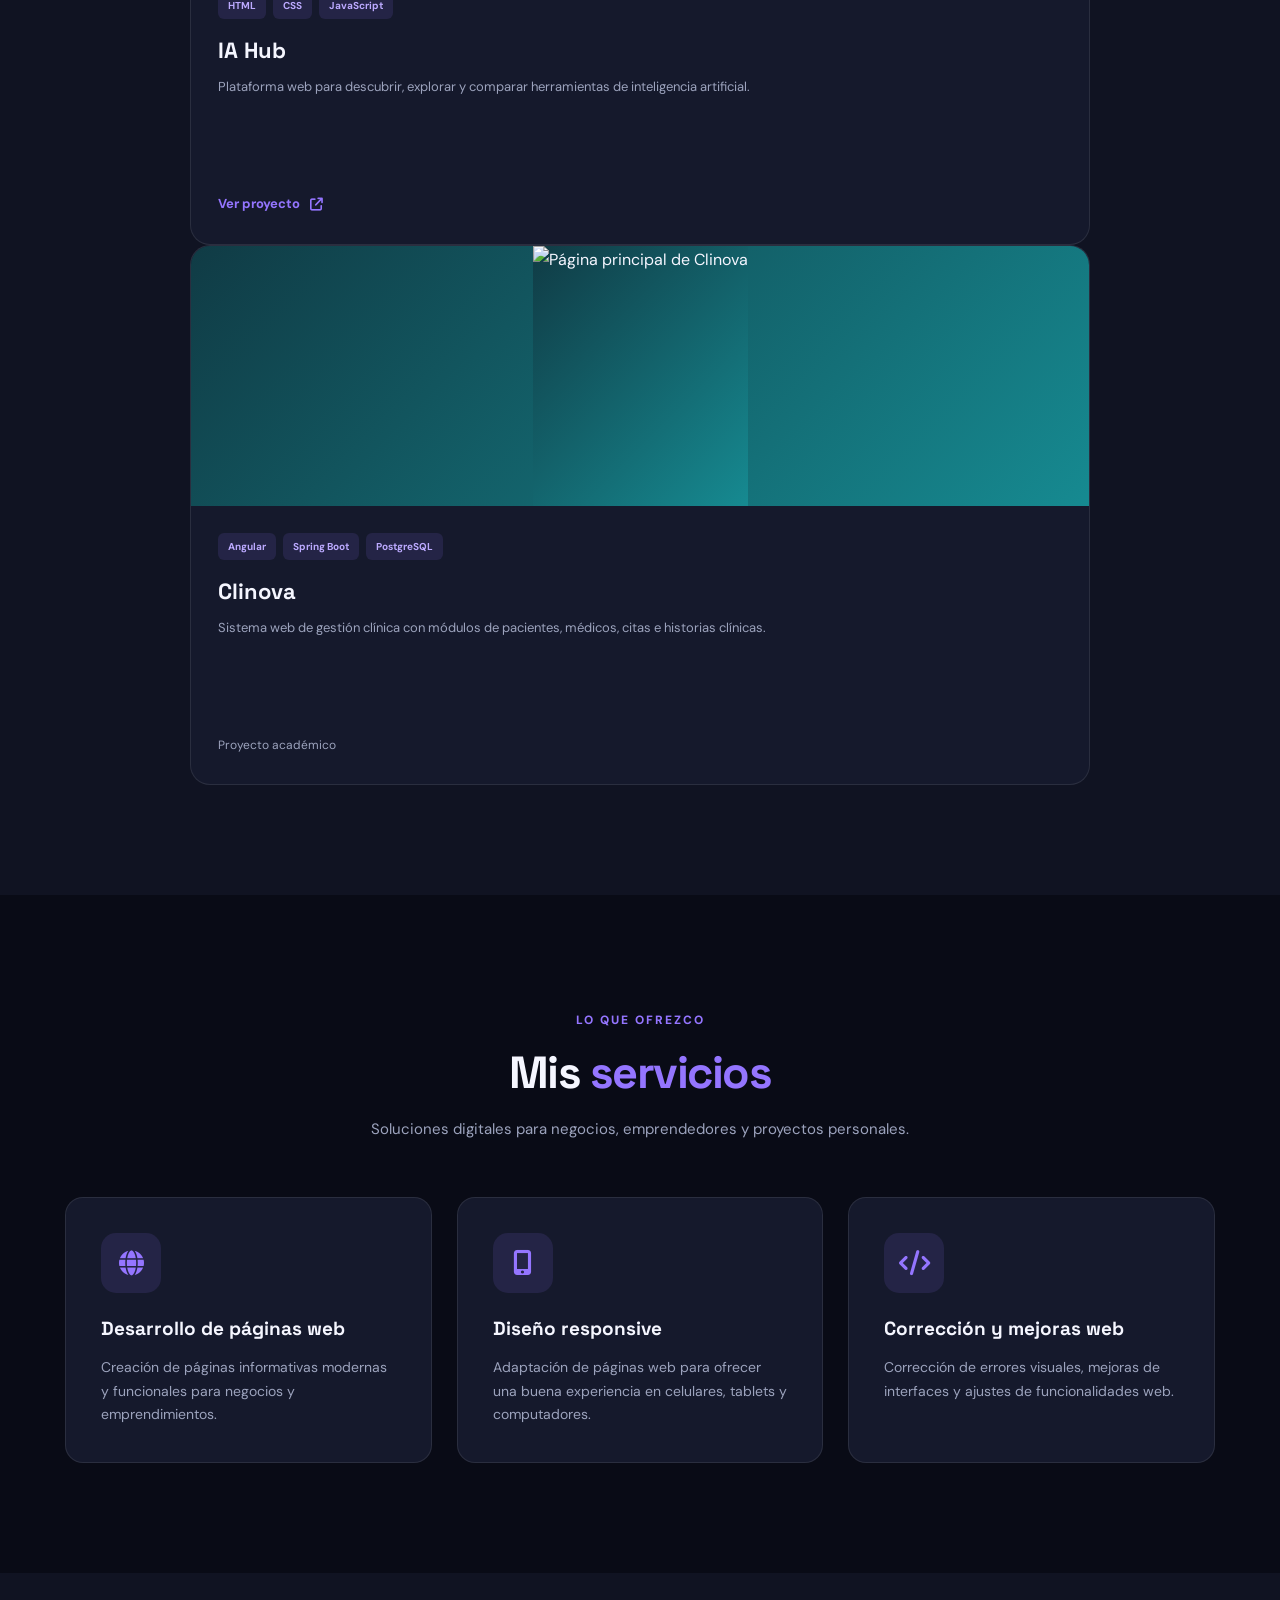
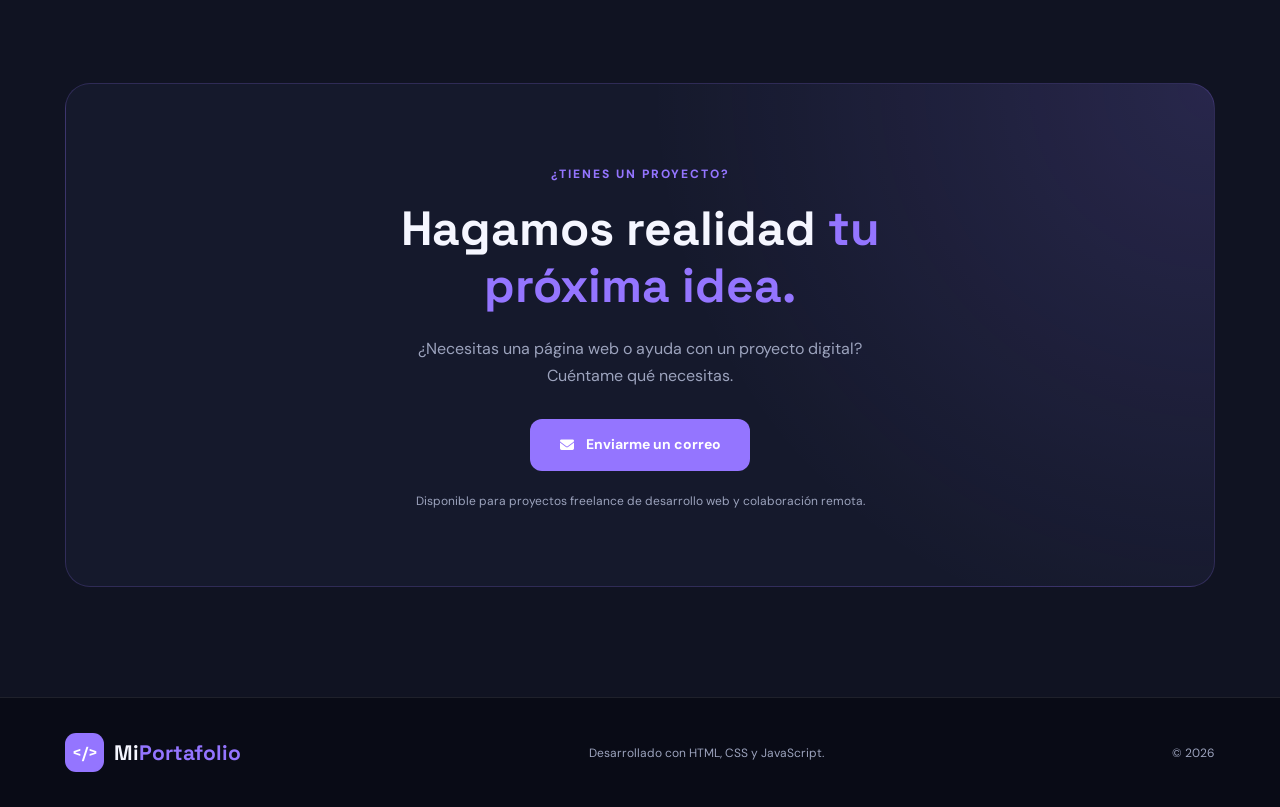
==== commit 4e21e719: "Add files via upload" ====
--- a/index.html
+++ b/index.html
@@ -443,7 +443,9 @@
 
                         <div class="project-image project-ia">
 
-                            <img src="img/ia-hub.png" alt="Página principal de IA Hub" loading="lazy">
+                            <div class="project-image project-ia">
+                                <img src="/img/ia-hub.png" alt="Página principal de IA Hub" loading="lazy">
+                            </div>
 
                         </div>
 
@@ -487,7 +489,9 @@
 
                         <div class="project-image project-clinova">
 
-                            <img src="img/clinova.png" alt="Página principal de Clinova" loading="lazy">
+                            <div class="project-image project-clinova">
+                                <img src="/img/clinova.png" alt="Página principal de Clinova" loading="lazy">
+                            </div>
 
                         </div>
 
--- a/styles.css
+++ b/styles.css
@@ -1278,4 +1278,25 @@
     .project-image {
         height: 210px;
     }
+}
+
+/* Imágenes de los proyectos */
+
+.project-image {
+    height: 260px;
+    overflow: hidden;
+}
+
+.project-image img {
+    width: 100%;
+    height: 100%;
+    object-fit: cover;
+    object-position: top center;
+    display: block;
+}
+
+@media (max-width: 600px) {
+    .project-image {
+        height: 210px;
+    }
 }
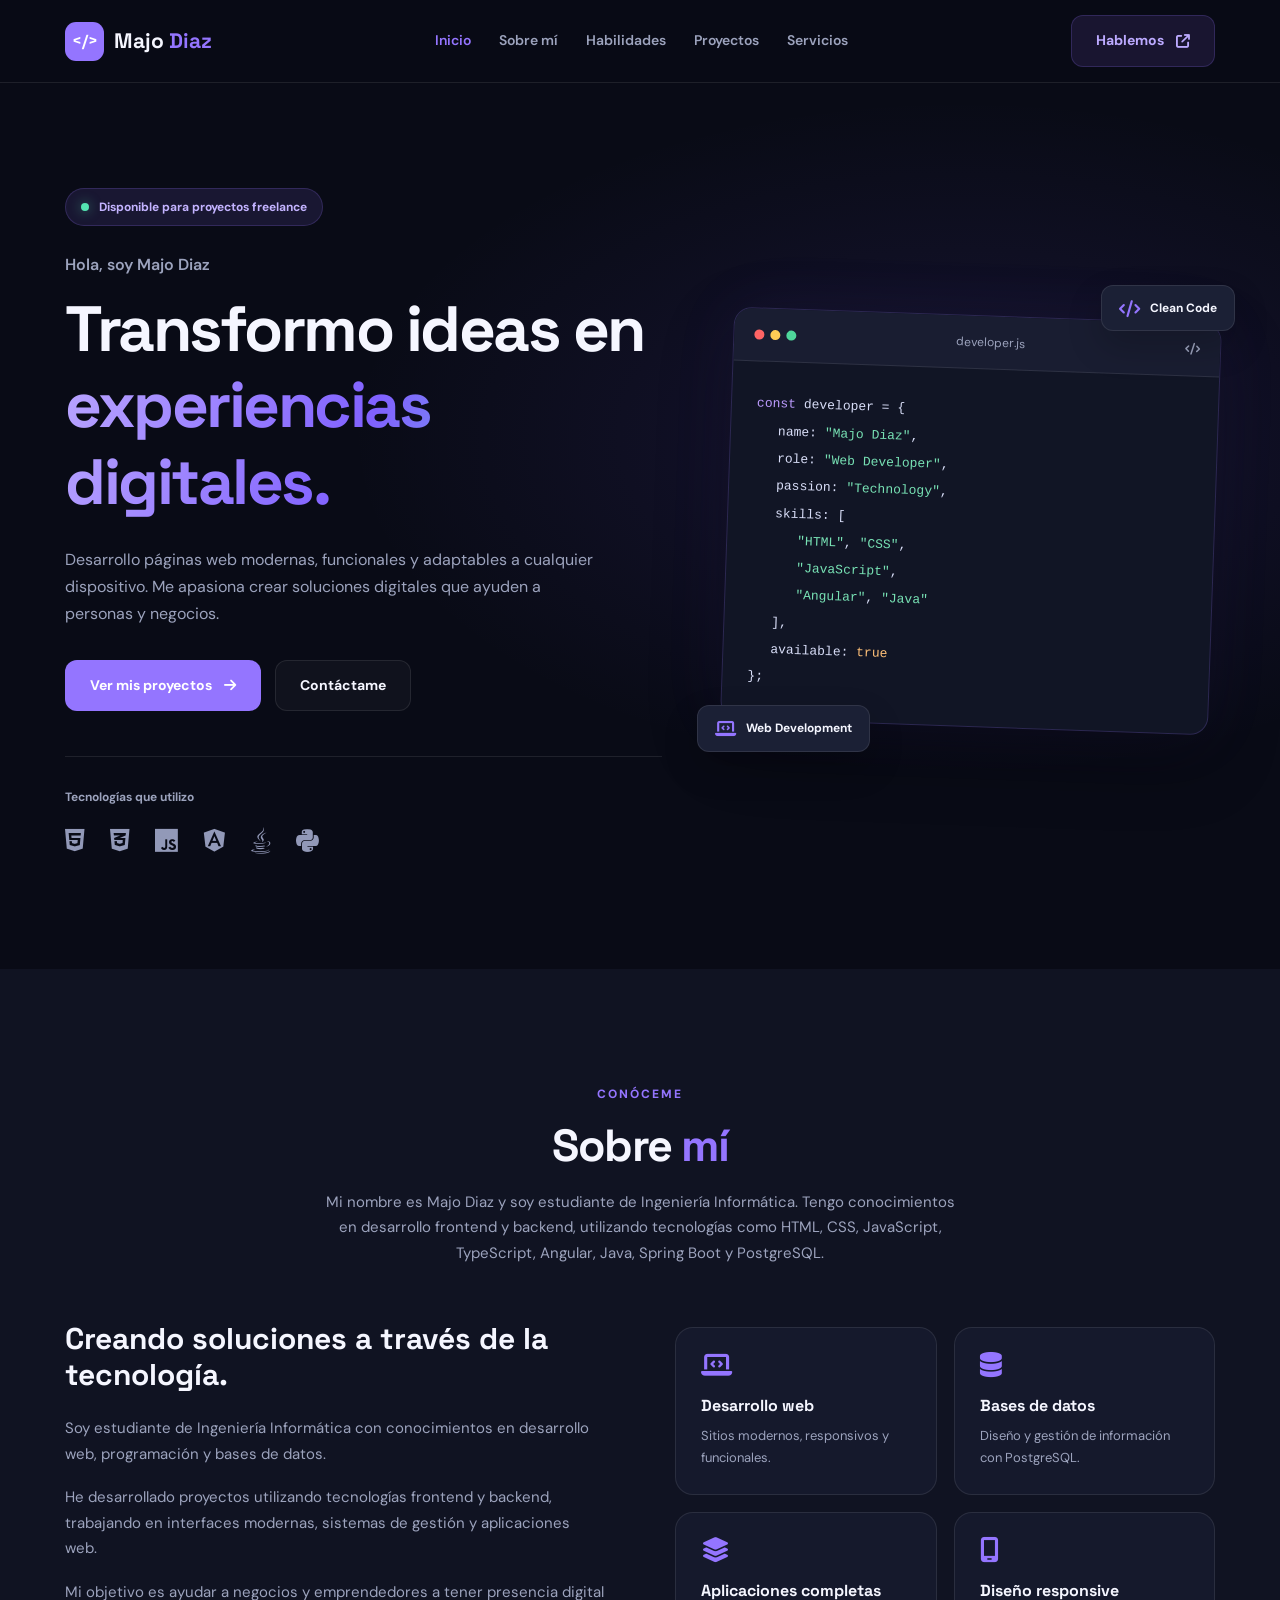
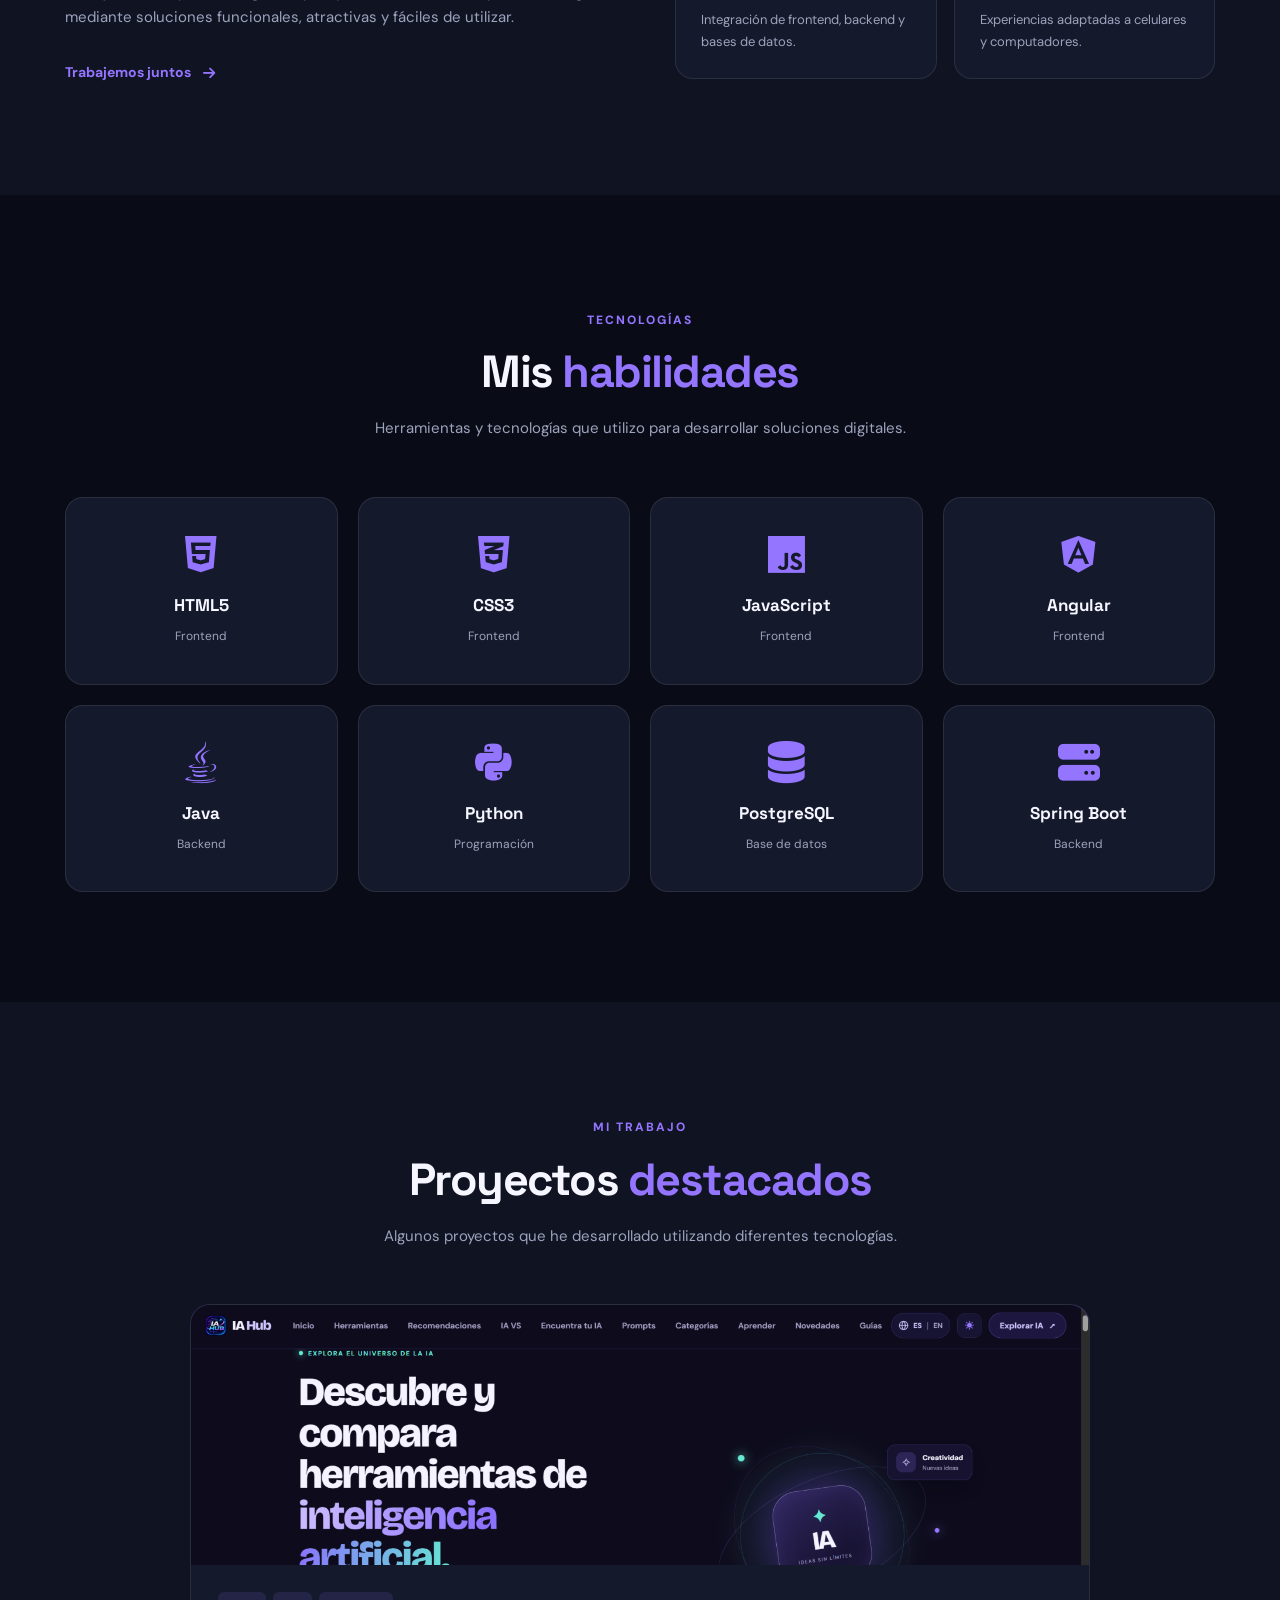
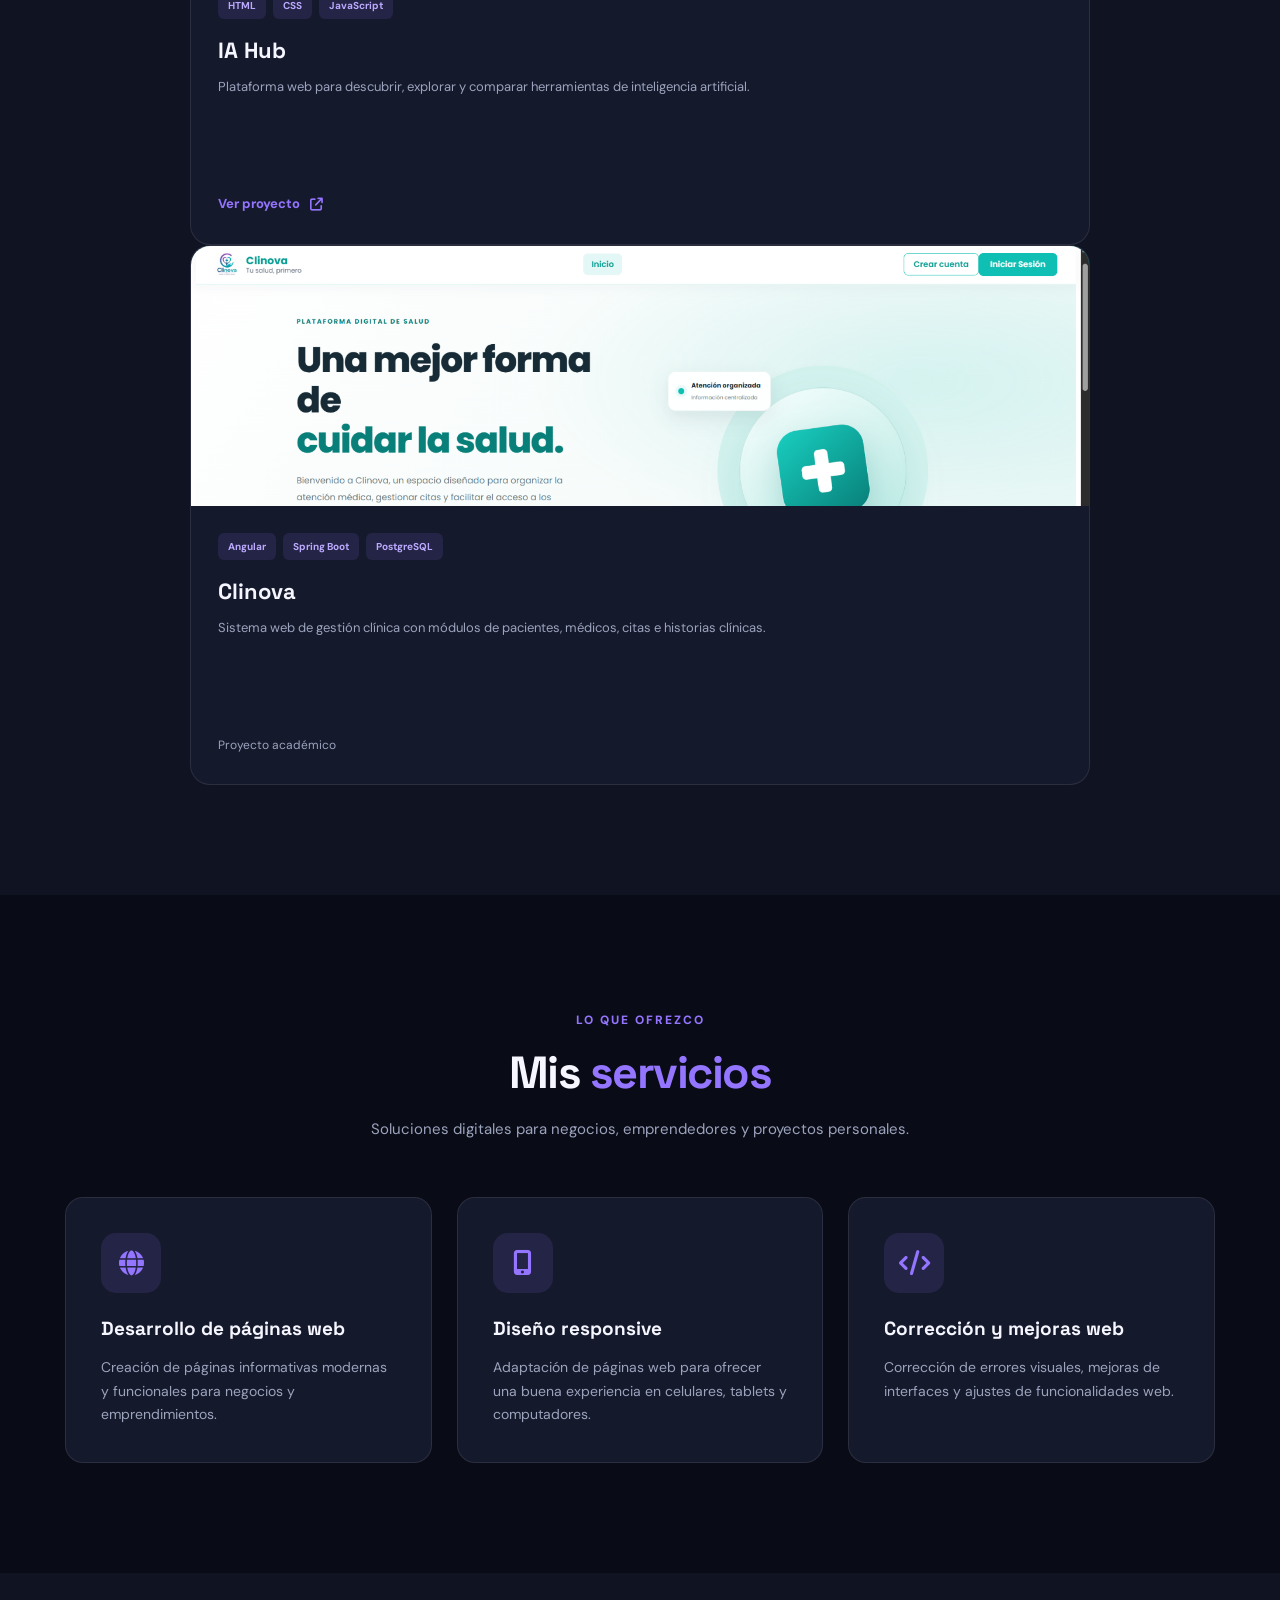
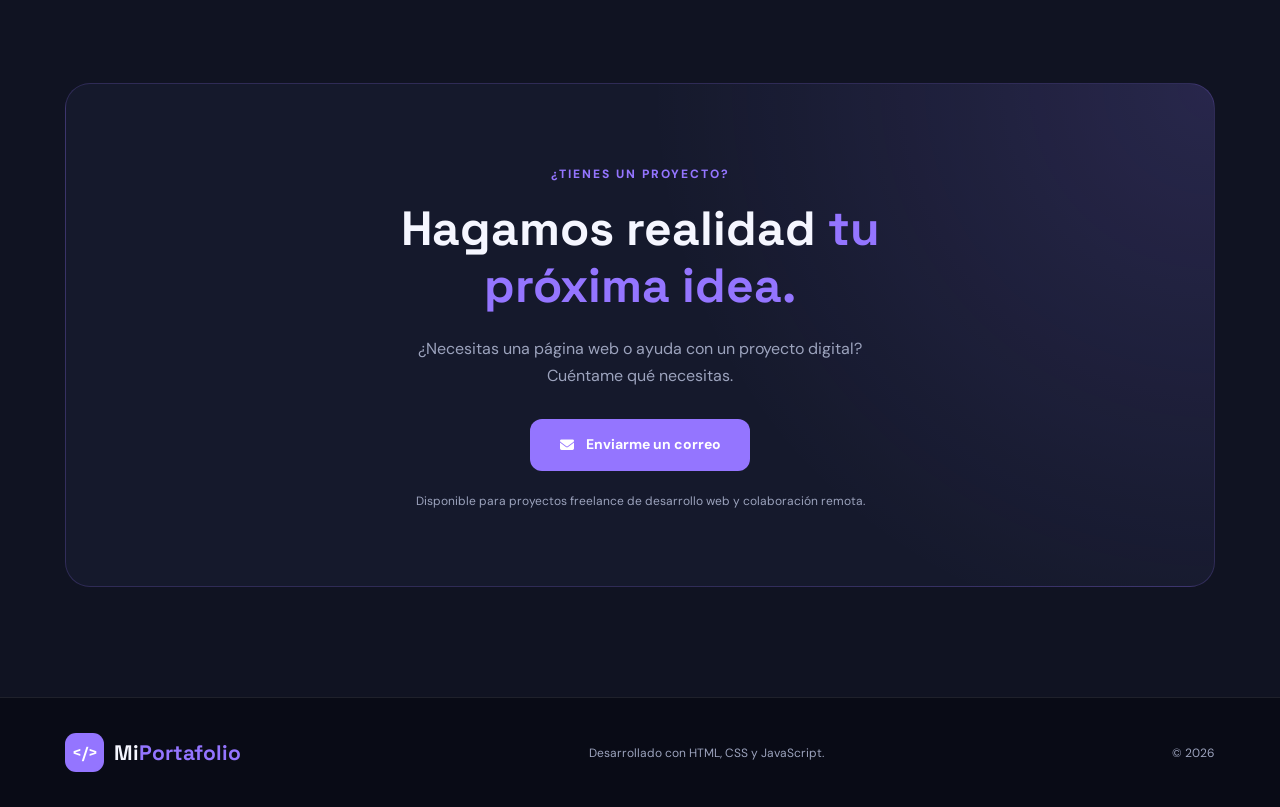
==== commit cff0d556: "Add files via upload" ====
--- a/index.html
+++ b/index.html
@@ -444,7 +444,7 @@
                         <div class="project-image project-ia">
 
                             <div class="project-image project-ia">
-                                <img src="/img/ia-hub.png" alt="Página principal de IA Hub" loading="lazy">
+                                <img src="/ia-hub.png" alt="Página principal de IA Hub" loading="lazy">
                             </div>
 
                         </div>
@@ -490,7 +490,7 @@
                         <div class="project-image project-clinova">
 
                             <div class="project-image project-clinova">
-                                <img src="/img/clinova.png" alt="Página principal de Clinova" loading="lazy">
+                                <img src="/clinova.png" alt="Página principal de Clinova" loading="lazy">
                             </div>
 
                         </div>
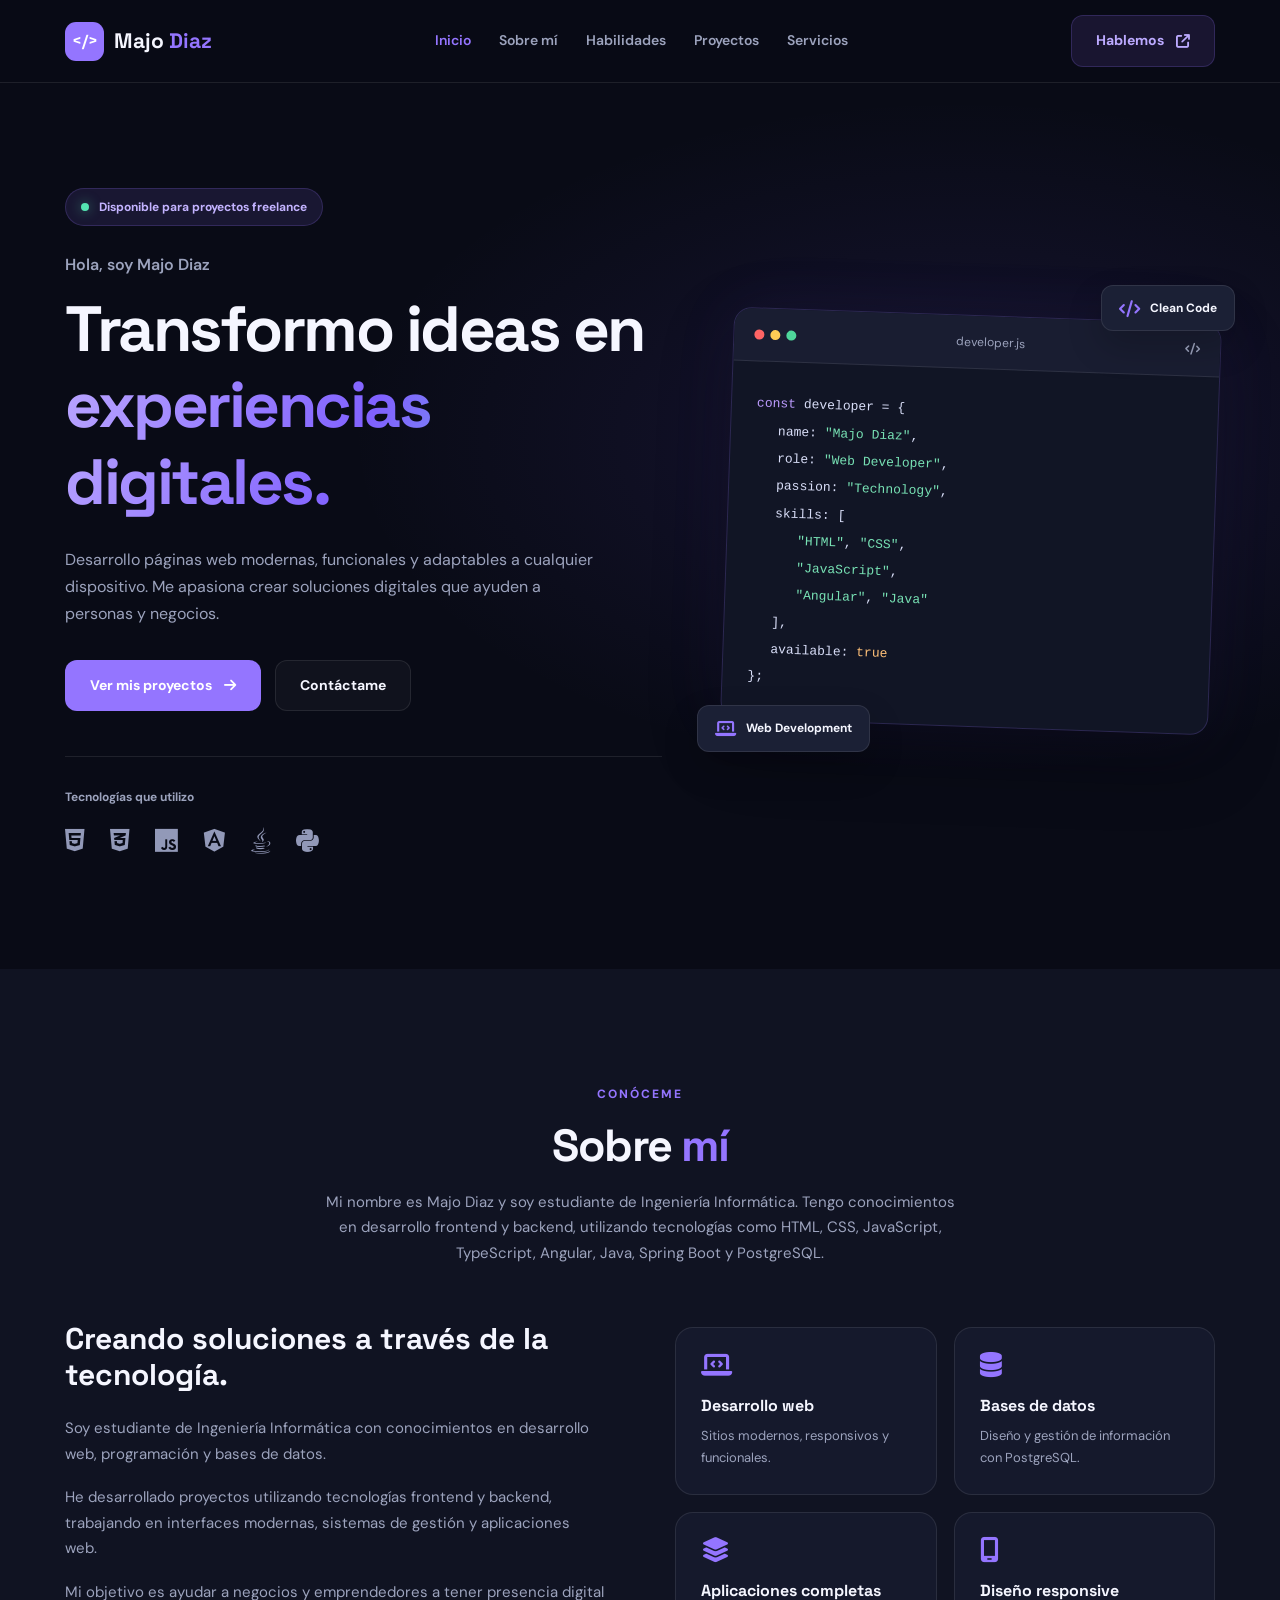
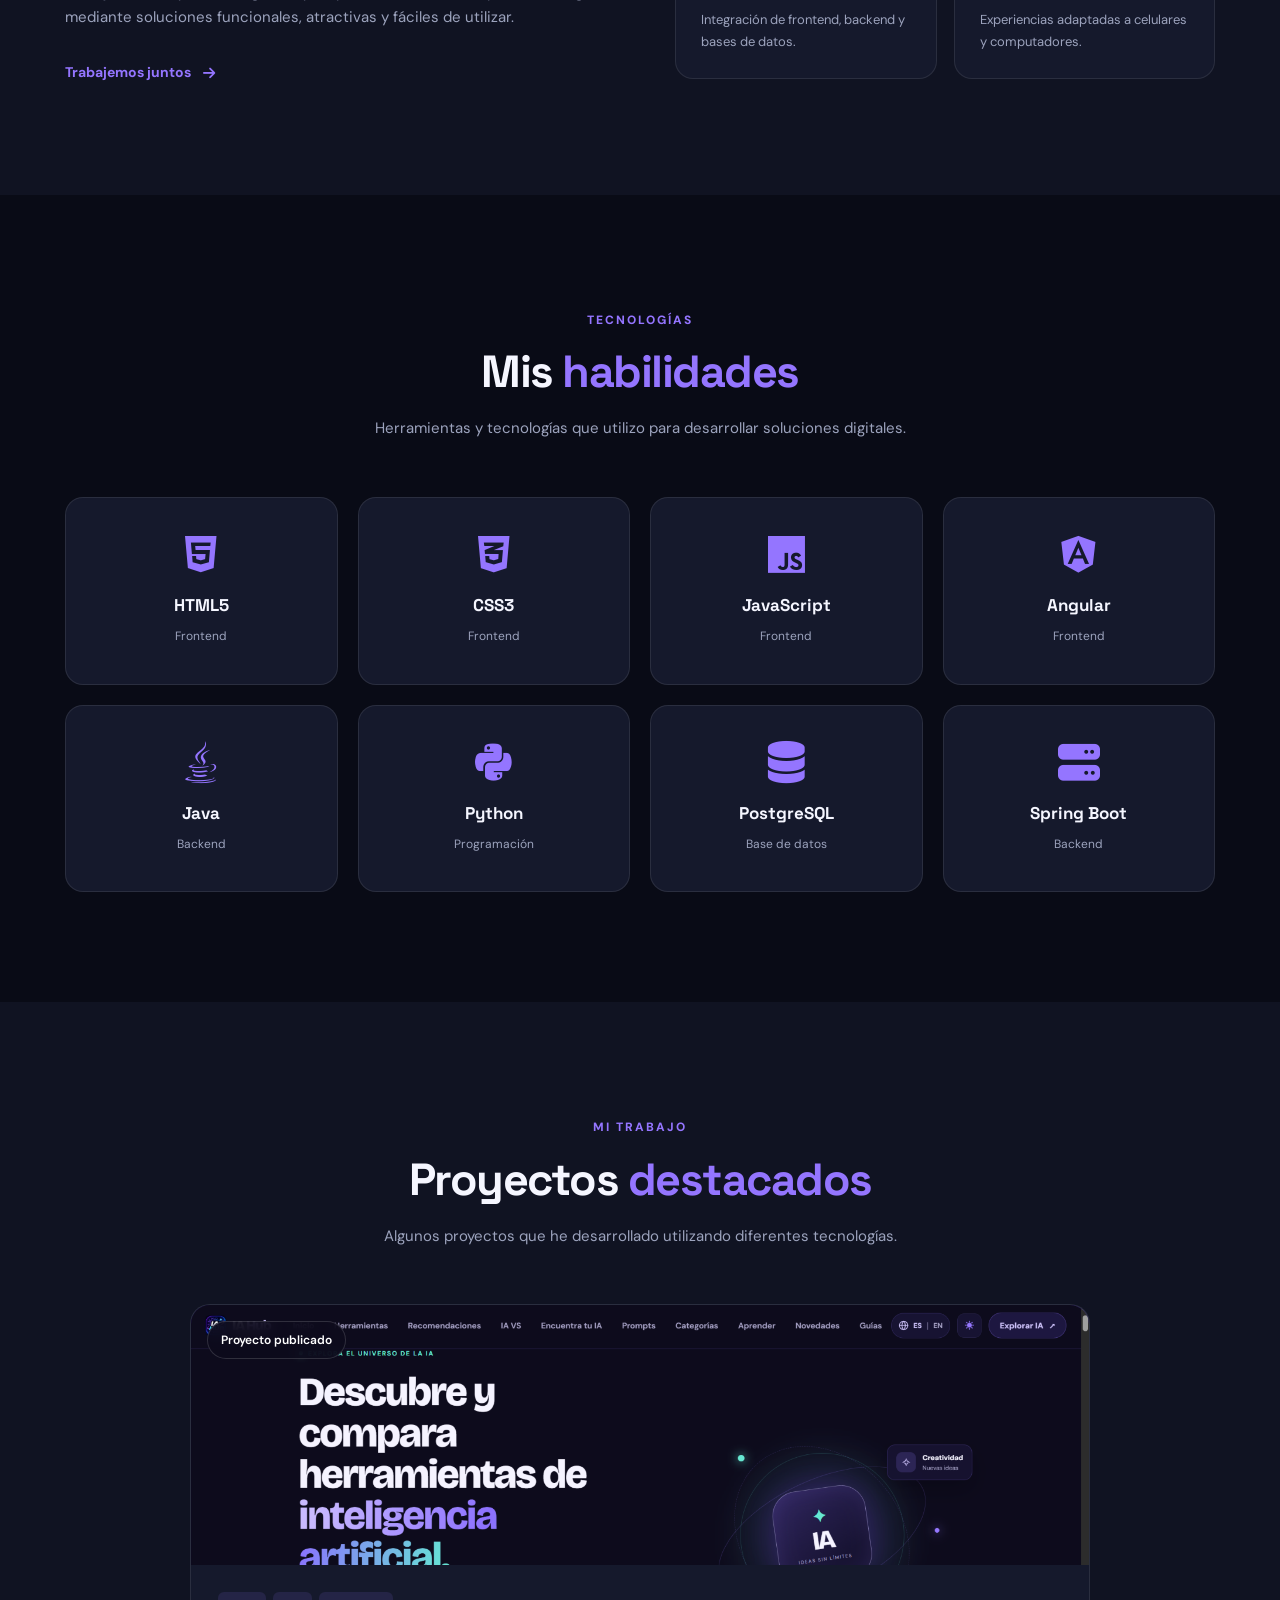
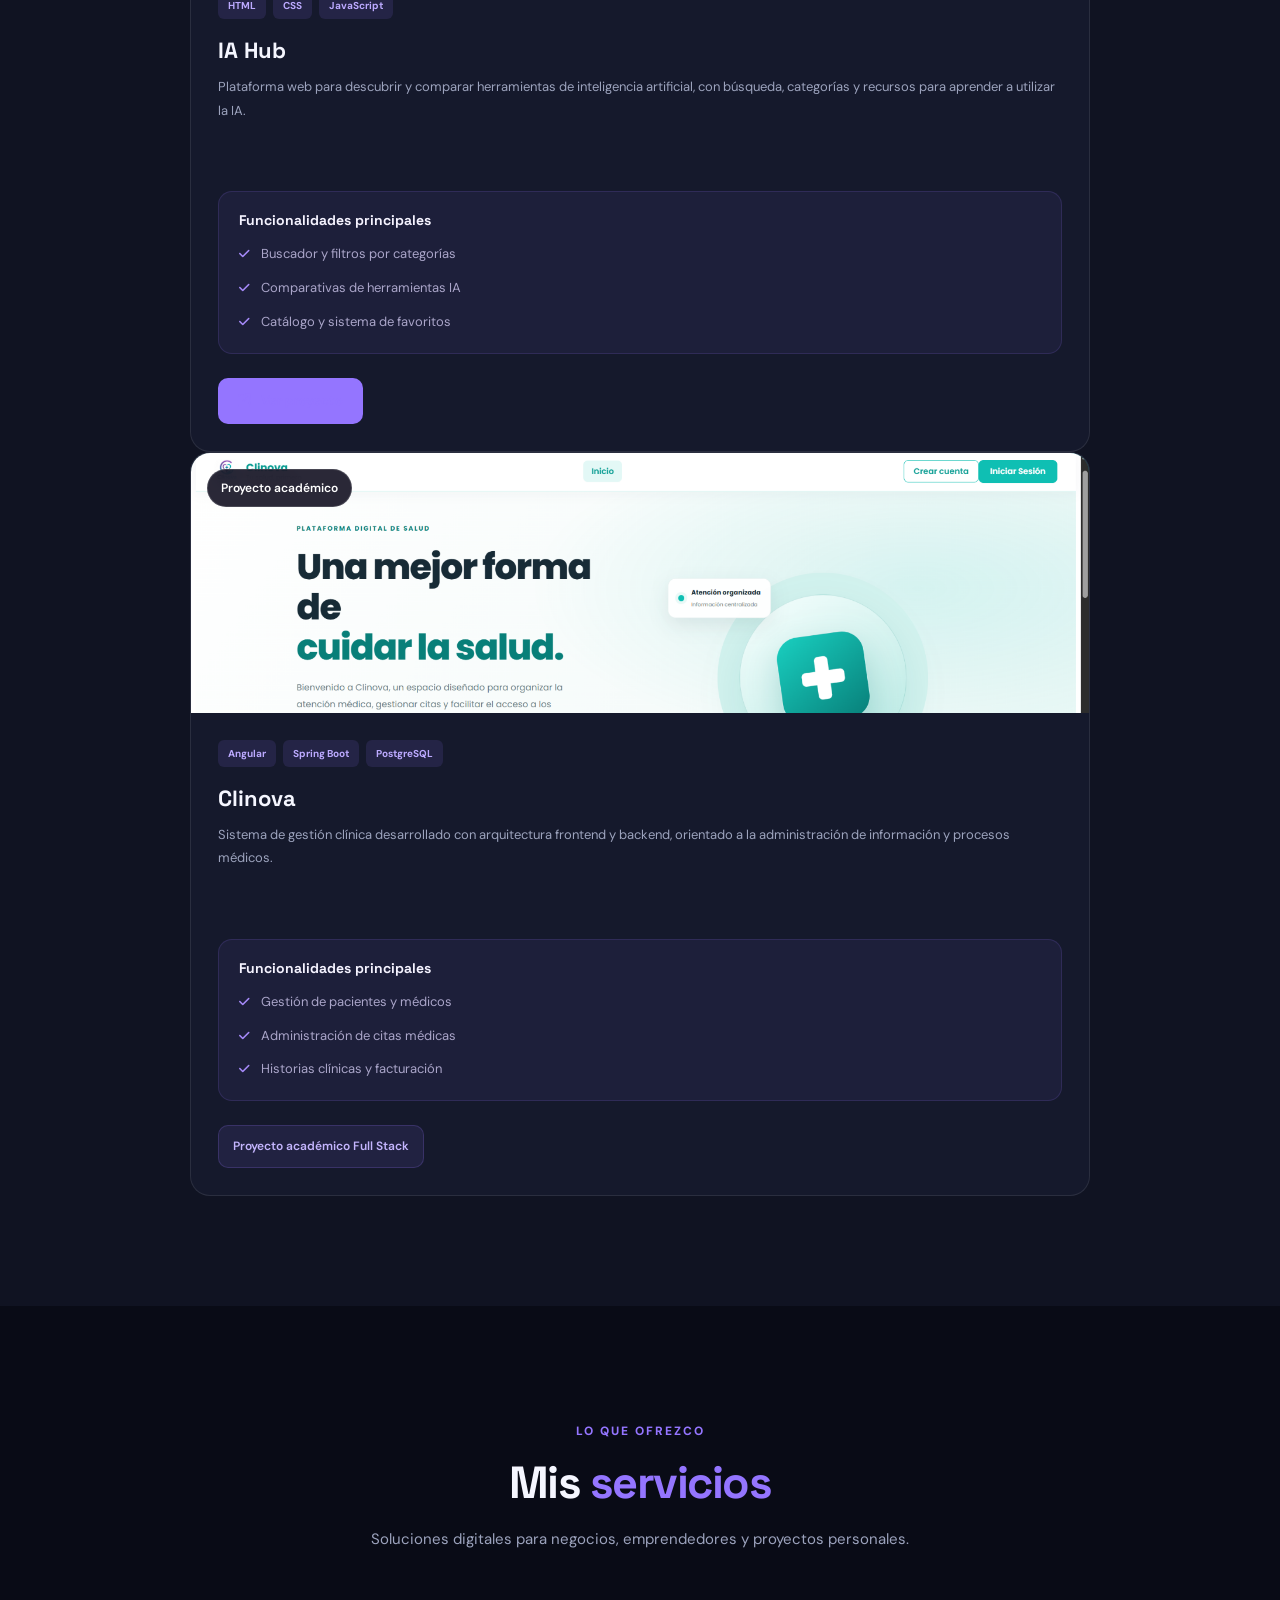
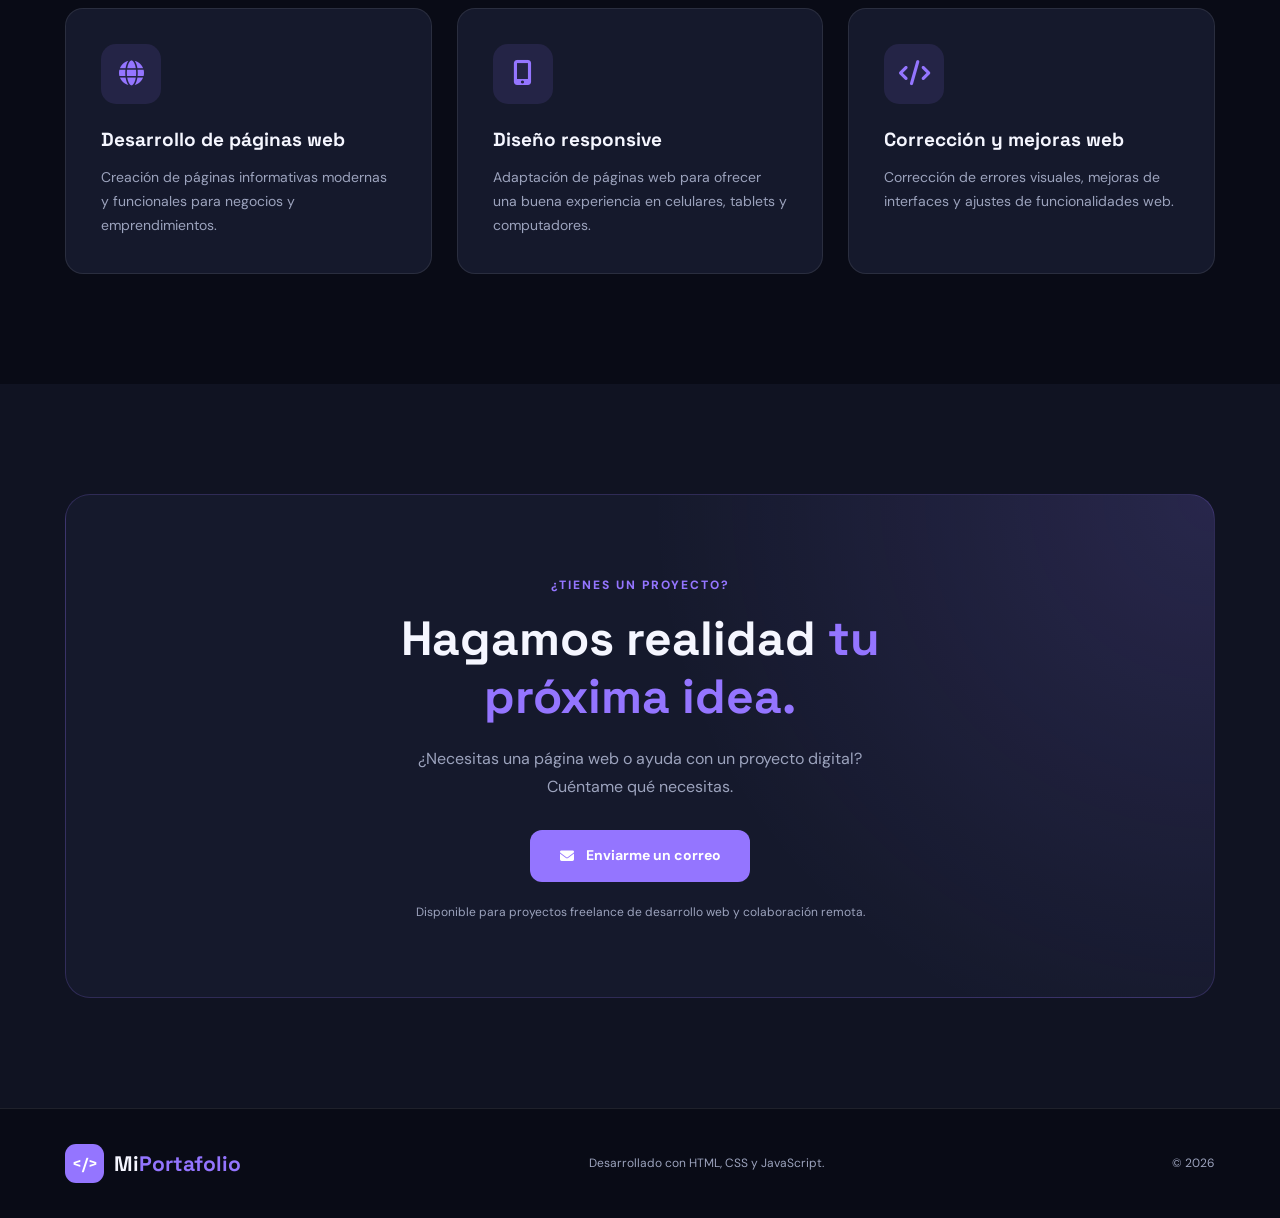
==== commit f4dcdd11: "Add files via upload" ====
--- a/index.html
+++ b/index.html
@@ -442,11 +442,11 @@
                     <article class="project-card">
 
                         <div class="project-image project-ia">
-
-                            <div class="project-image project-ia">
-                                <img src="/ia-hub.png" alt="Página principal de IA Hub" loading="lazy">
-                            </div>
-
+                            <img src="/ia-hub.png" alt="Página principal de IA Hub" loading="lazy">
+
+                            <span class="project-image-label">
+                                Proyecto publicado
+                            </span>
                         </div>
 
                         <div class="project-content">
@@ -460,17 +460,42 @@
                             <h3>IA Hub</h3>
 
                             <p>
-                                Plataforma web para descubrir,
-                                explorar y comparar herramientas
-                                de inteligencia artificial.
-                            </p>
+                                Plataforma web para descubrir y comparar
+                                herramientas de inteligencia artificial,
+                                con búsqueda, categorías y recursos
+                                para aprender a utilizar la IA.
+                            </p>
+
+                            <div class="project-features">
+
+                                <h4>Funcionalidades principales</h4>
+
+                                <ul>
+                                    <li>
+                                        <i class="fa-solid fa-check"></i>
+                                        Buscador y filtros por categorías
+                                    </li>
+
+                                    <li>
+                                        <i class="fa-solid fa-check"></i>
+                                        Comparativas de herramientas IA
+                                    </li>
+
+                                    <li>
+                                        <i class="fa-solid fa-check"></i>
+                                        Catálogo y sistema de favoritos
+                                    </li>
+                                </ul>
+
+                            </div>
 
                             <div class="project-links">
 
-                                <a href="https://ia-hub-bice.vercel.app/" target="_blank" rel="noopener noreferrer">
-
+                                <a href="https://ia-hub-bice.vercel.app/" target="_blank" rel="noopener noreferrer"
+                                    class="project-btn">
+
+                                    <i class="fa-solid fa-arrow-up-right-from-square"></i>
                                     Ver proyecto
-                                    <i class="fa-solid fa-arrow-up-right-from-square"></i>
 
                                 </a>
 
@@ -488,11 +513,11 @@
                     <article class="project-card">
 
                         <div class="project-image project-clinova">
-
-                            <div class="project-image project-clinova">
-                                <img src="/clinova.png" alt="Página principal de Clinova" loading="lazy">
-                            </div>
-
+                            <img src="/clinova.png" alt="Página principal de Clinova" loading="lazy">
+
+                            <span class="project-image-label">
+                                Proyecto académico
+                            </span>
                         </div>
 
                         <div class="project-content">
@@ -506,15 +531,39 @@
                             <h3>Clinova</h3>
 
                             <p>
-                                Sistema web de gestión clínica
-                                con módulos de pacientes, médicos,
-                                citas e historias clínicas.
-                            </p>
+                                Sistema de gestión clínica desarrollado
+                                con arquitectura frontend y backend,
+                                orientado a la administración de
+                                información y procesos médicos.
+                            </p>
+
+                            <div class="project-features">
+
+                                <h4>Funcionalidades principales</h4>
+
+                                <ul>
+                                    <li>
+                                        <i class="fa-solid fa-check"></i>
+                                        Gestión de pacientes y médicos
+                                    </li>
+
+                                    <li>
+                                        <i class="fa-solid fa-check"></i>
+                                        Administración de citas médicas
+                                    </li>
+
+                                    <li>
+                                        <i class="fa-solid fa-check"></i>
+                                        Historias clínicas y facturación
+                                    </li>
+                                </ul>
+
+                            </div>
 
                             <div class="project-links">
 
                                 <span class="project-status">
-                                    Proyecto académico
+                                    Proyecto académico Full Stack
                                 </span>
 
                             </div>
--- a/styles.css
+++ b/styles.css
@@ -1299,4 +1299,174 @@
     .project-image {
         height: 210px;
     }
-}+}
+
+
+/* =========================================
+   MEJORAS DE TARJETAS DE PROYECTOS
+========================================= */
+
+/* Tarjetas */
+.project-card {
+    display: flex;
+    flex-direction: column;
+    overflow: hidden;
+    transition: transform 0.3s ease,
+                box-shadow 0.3s ease;
+}
+
+.project-card:hover {
+    transform: translateY(-6px);
+    box-shadow: 0 18px 45px rgba(0, 0, 0, 0.25);
+}
+
+/* Imágenes */
+.project-image {
+    position: relative;
+    height: 260px;
+    overflow: hidden;
+}
+
+.project-image img {
+    width: 100%;
+    height: 100%;
+    object-fit: cover;
+    object-position: top center;
+    display: block;
+    transition: transform 0.4s ease;
+}
+
+.project-card:hover .project-image img {
+    transform: scale(1.04);
+}
+
+/* Etiqueta sobre la imagen */
+.project-image-label {
+    position: absolute;
+    top: 16px;
+    left: 16px;
+    padding: 8px 13px;
+    border-radius: 20px;
+    background: rgba(13, 11, 28, 0.88);
+    color: #ffffff;
+    font-size: 12px;
+    font-weight: 600;
+    border: 1px solid rgba(255, 255, 255, 0.15);
+    backdrop-filter: blur(8px);
+}
+
+/* Contenido */
+.project-content {
+    display: flex;
+    flex-direction: column;
+    flex: 1;
+}
+
+.project-content > p {
+    line-height: 1.8;
+}
+
+/* Funcionalidades */
+.project-features {
+    margin-top: 22px;
+    padding: 20px;
+    border-radius: 14px;
+    background: rgba(148, 117, 255, 0.07);
+    border: 1px solid rgba(148, 117, 255, 0.15);
+}
+
+.project-features h4 {
+    font-size: 14px;
+    font-weight: 700;
+    color: #f5f3ff;
+    margin-bottom: 15px;
+}
+
+.project-features ul {
+    list-style: none;
+    padding: 0;
+    margin: 0;
+    display: flex;
+    flex-direction: column;
+    gap: 13px;
+}
+
+.project-features li {
+    display: flex;
+    align-items: flex-start;
+    gap: 11px;
+    font-size: 13px;
+    line-height: 1.6;
+    color: #aaa5c9;
+}
+
+.project-features li i {
+    color: #a78bfa;
+    margin-top: 4px;
+    font-size: 12px;
+}
+
+/* Enlaces */
+.project-links {
+    margin-top: auto;
+    padding-top: 24px;
+    display: flex;
+    align-items: center;
+    flex-wrap: wrap;
+    gap: 12px;
+}
+
+.project-btn {
+    display: inline-flex;
+    align-items: center;
+    justify-content: center;
+    gap: 10px;
+    padding: 12px 20px;
+    background: #9475ff;
+    color: #ffffff;
+    border-radius: 10px;
+    font-size: 13px;
+    font-weight: 700;
+    text-decoration: none;
+    transition: background 0.3s ease,
+                transform 0.3s ease;
+}
+
+.project-btn:hover {
+    background: #7958ed;
+    transform: translateY(-2px);
+    color: #ffffff;
+}
+
+/* Estado de Clinova */
+.project-status {
+    display: inline-flex;
+    align-items: center;
+    padding: 10px 14px;
+    border-radius: 10px;
+    background: rgba(148, 117, 255, 0.1);
+    color: #c4b5fd;
+    font-size: 12px;
+    font-weight: 600;
+    border: 1px solid rgba(148, 117, 255, 0.2);
+}
+
+/* Responsive */
+@media (max-width: 600px) {
+
+    .project-image {
+        height: 210px;
+    }
+
+    .project-features {
+        padding: 16px;
+    }
+
+    .project-links {
+        padding-top: 20px;
+    }
+
+    .project-btn {
+        width: 100%;
+    }
+}
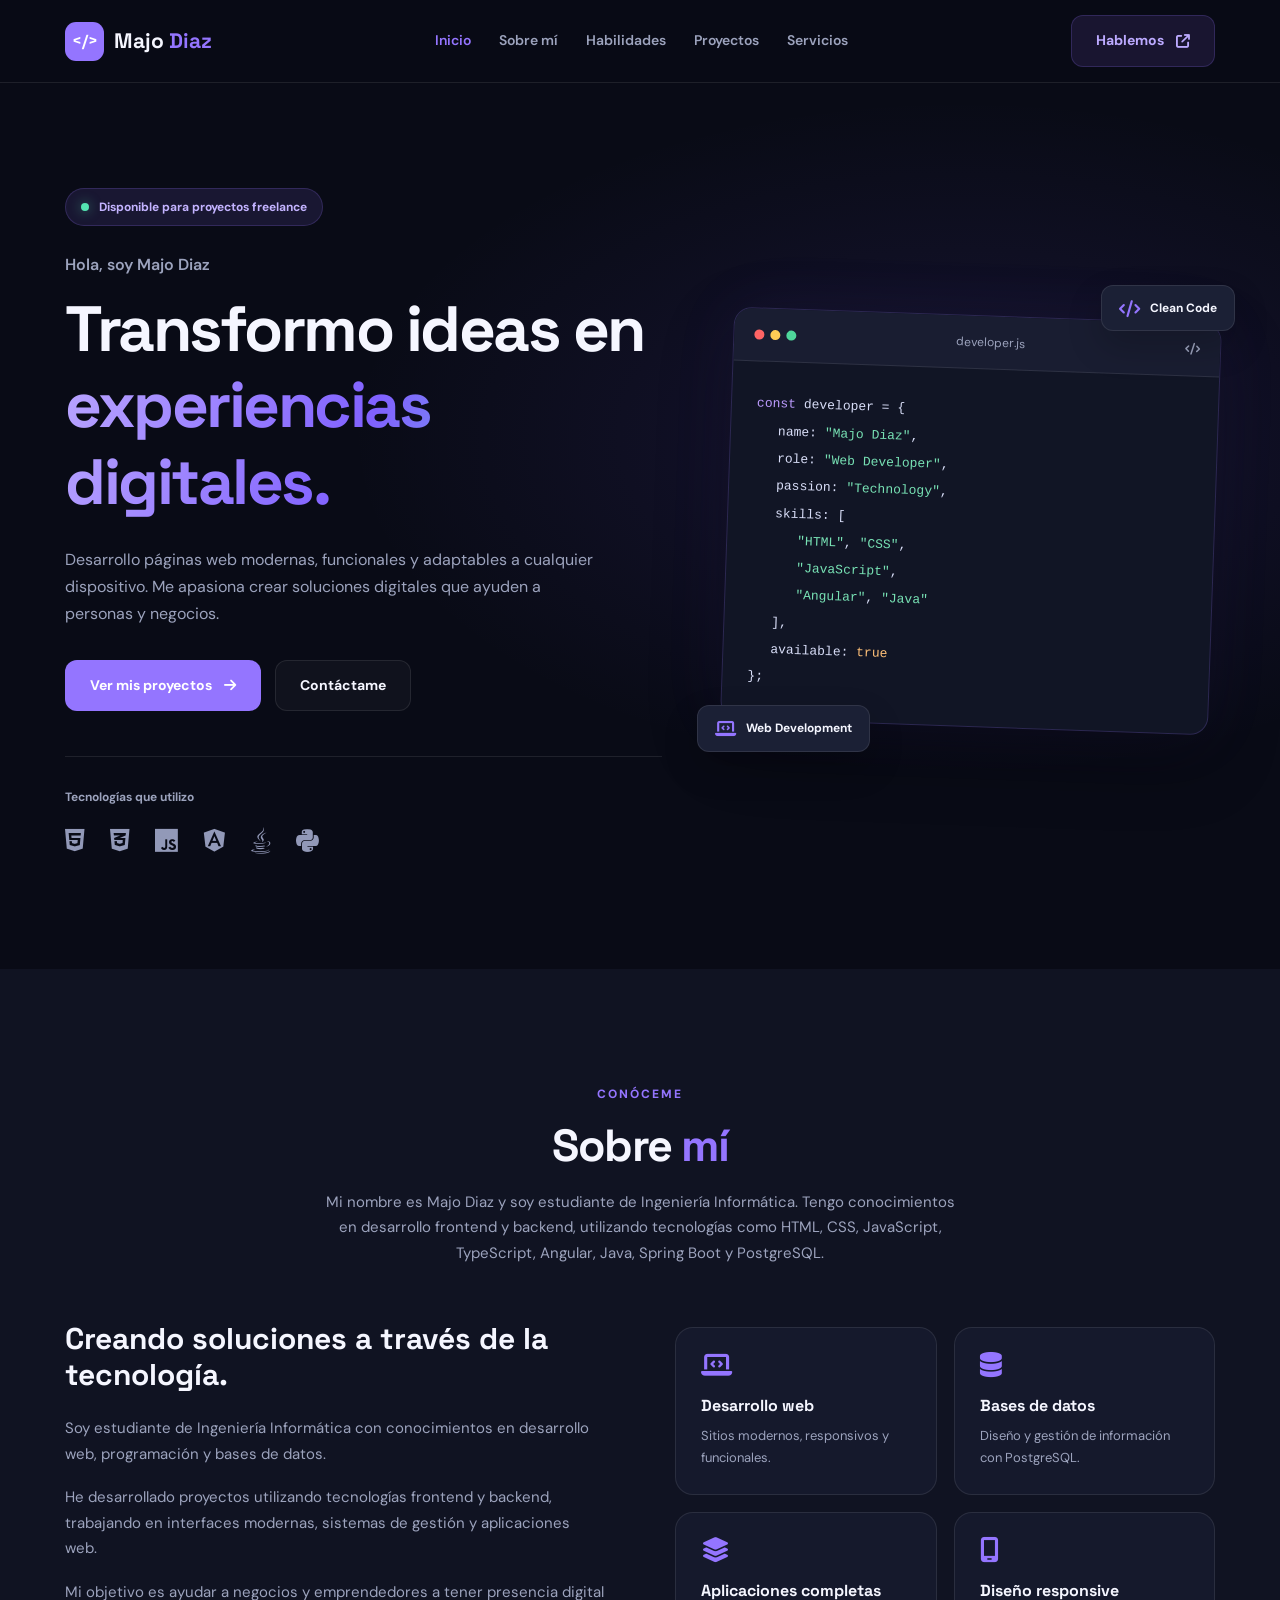
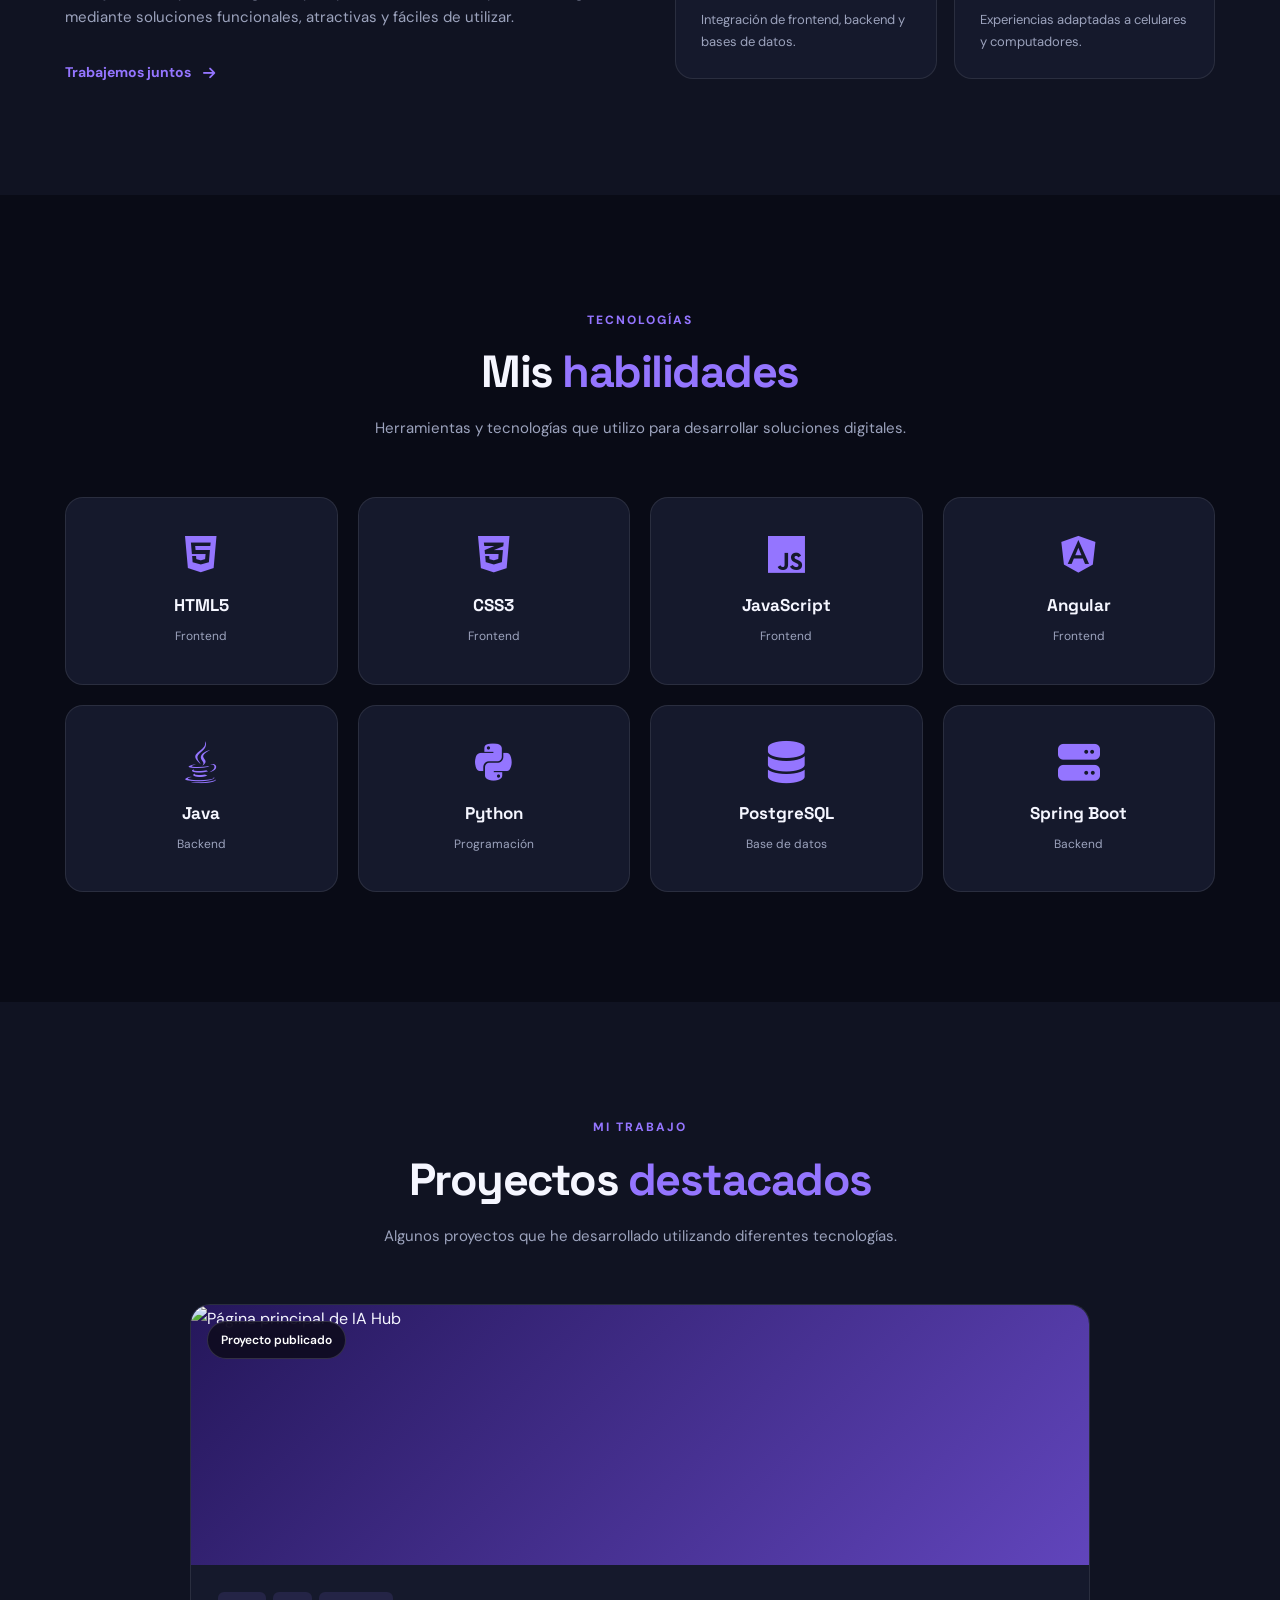
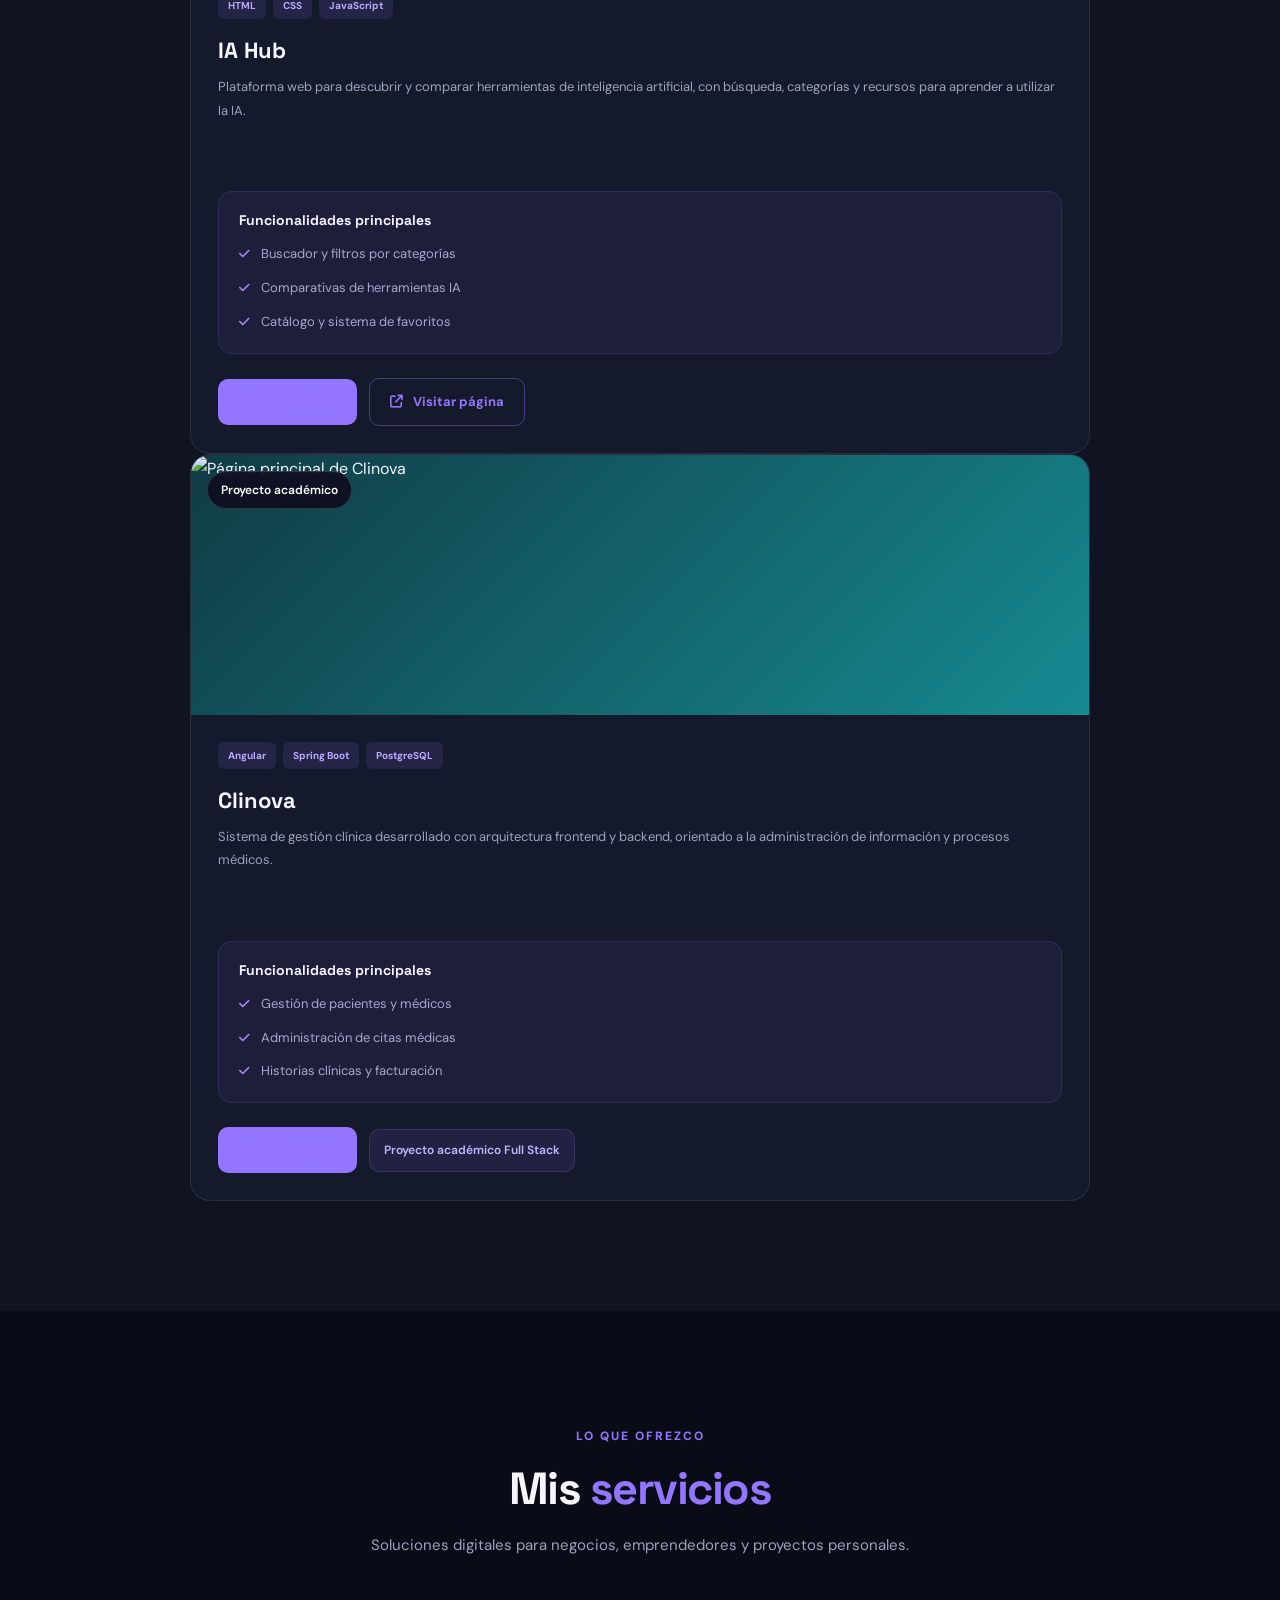
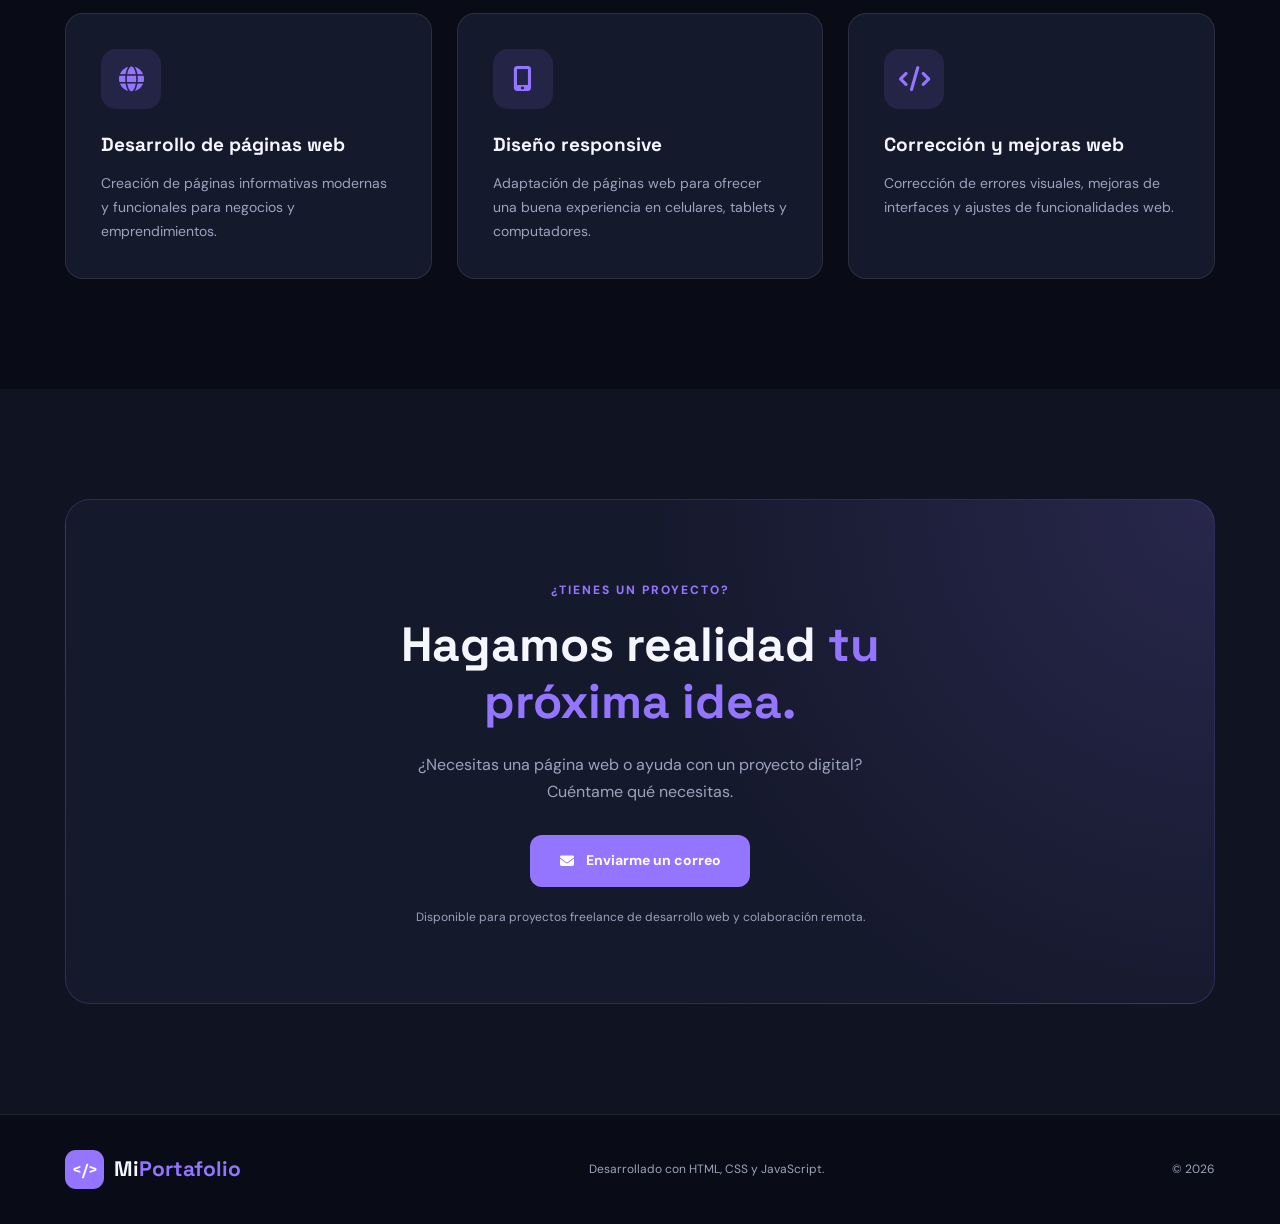
==== commit e133c4ed: "Add files via upload" ====
--- a/index.html
+++ b/index.html
@@ -442,7 +442,7 @@
                     <article class="project-card">
 
                         <div class="project-image project-ia">
-                            <img src="/ia-hub.png" alt="Página principal de IA Hub" loading="lazy">
+                            <img src="img/ia-hub.png" alt="Página principal de IA Hub" loading="lazy">
 
                             <span class="project-image-label">
                                 Proyecto publicado
@@ -489,17 +489,22 @@
 
                             </div>
 
+
                             <div class="project-links">
 
+                                <a href="ia-hub-detalles.html" class="project-btn">
+                                    <i class="fa-solid fa-circle-info"></i>
+                                    Ver detalles
+                                </a>
+
                                 <a href="https://ia-hub-bice.vercel.app/" target="_blank" rel="noopener noreferrer"
-                                    class="project-btn">
-
+                                    class="project-btn project-btn-outline">
                                     <i class="fa-solid fa-arrow-up-right-from-square"></i>
-                                    Ver proyecto
-
+                                    Visitar página
                                 </a>
 
                             </div>
+
 
                         </div>
 
@@ -513,7 +518,7 @@
                     <article class="project-card">
 
                         <div class="project-image project-clinova">
-                            <img src="/clinova.png" alt="Página principal de Clinova" loading="lazy">
+                            <img src="img/clinova.png" alt="Página principal de Clinova" loading="lazy">
 
                             <span class="project-image-label">
                                 Proyecto académico
@@ -560,13 +565,20 @@
 
                             </div>
 
+
                             <div class="project-links">
+
+                                <a href="clinova-detalles.html" class="project-btn">
+                                    <i class="fa-solid fa-circle-info"></i>
+                                    Ver detalles
+                                </a>
 
                                 <span class="project-status">
                                     Proyecto académico Full Stack
                                 </span>
 
                             </div>
+
 
                         </div>
 
--- a/styles.css
+++ b/styles.css
@@ -1470,3 +1470,321 @@
         width: 100%;
     }
 }
+
+
+/* =========================================
+   PÁGINAS DE DETALLES DE PROYECTOS
+========================================= */
+
+/* Presentación */
+.detail-hero {
+    padding-top: 140px;
+    padding-bottom: 65px;
+}
+
+.detail-back {
+    display: inline-flex;
+    align-items: center;
+    gap: 10px;
+    color: #aaa5c9;
+    text-decoration: none;
+    font-size: 14px;
+    margin-bottom: 45px;
+    transition: color 0.3s ease;
+}
+
+.detail-back:hover {
+    color: #9475ff;
+}
+
+.detail-heading {
+    max-width: 760px;
+    margin: 0 auto 55px;
+    text-align: center;
+}
+
+.detail-heading h1 {
+    font-family: 'Space Grotesk', sans-serif;
+    font-size: clamp(48px, 7vw, 76px);
+    line-height: 1.1;
+    color: #f5f3ff;
+    margin: 18px 0 22px;
+}
+
+.detail-heading h1 span {
+    color: #9475ff;
+}
+
+.detail-heading > p {
+    color: #aaa5c9;
+    font-size: 17px;
+    line-height: 1.8;
+    max-width: 620px;
+    margin: 0 auto 25px;
+}
+
+.detail-tags {
+    display: flex;
+    justify-content: center;
+    flex-wrap: wrap;
+    gap: 10px;
+    margin-bottom: 30px;
+}
+
+.detail-tags span {
+    padding: 8px 15px;
+    border-radius: 20px;
+    background: rgba(148, 117, 255, 0.1);
+    border: 1px solid rgba(148, 117, 255, 0.2);
+    color: #c4b5fd;
+    font-size: 13px;
+    font-weight: 600;
+}
+
+/* Imagen principal */
+.detail-preview {
+    max-width: 1050px;
+    margin: 0 auto;
+    border-radius: 20px;
+    overflow: hidden;
+    border: 1px solid #30285c;
+    background: #171332;
+    box-shadow: 0 25px 65px rgba(0, 0, 0, 0.25);
+}
+
+.detail-preview img {
+    width: 100%;
+    height: auto;
+    display: block;
+}
+
+/* Información */
+.detail-section {
+    padding-top: 65px;
+    padding-bottom: 65px;
+}
+
+.detail-grid {
+    display: grid;
+    grid-template-columns: 1.5fr 1fr;
+    gap: 65px;
+    align-items: start;
+}
+
+.detail-description h2 {
+    font-family: 'Space Grotesk', sans-serif;
+    font-size: clamp(28px, 4vw, 40px);
+    margin: 18px 0 25px;
+    color: #f5f3ff;
+}
+
+.detail-description p {
+    color: #aaa5c9;
+    line-height: 1.9;
+    margin-bottom: 18px;
+}
+
+/* Tarjeta de información */
+.detail-info-card {
+    padding: 30px;
+    background: #171332;
+    border: 1px solid #30285c;
+    border-radius: 18px;
+}
+
+.detail-info-card h3 {
+    color: #f5f3ff;
+    font-size: 19px;
+    margin-bottom: 25px;
+}
+
+.detail-info-item {
+    display: flex;
+    justify-content: space-between;
+    align-items: flex-start;
+    gap: 15px;
+    padding: 15px 0;
+    border-bottom: 1px solid #30285c;
+}
+
+.detail-info-item:last-child {
+    border-bottom: none;
+}
+
+.detail-info-item span {
+    color: #aaa5c9;
+    font-size: 13px;
+}
+
+.detail-info-item strong {
+    color: #f5f3ff;
+    font-size: 13px;
+    font-weight: 600;
+    text-align: right;
+}
+
+/* Funcionalidades */
+.detail-features-grid {
+    display: grid;
+    grid-template-columns: repeat(3, minmax(0, 1fr));
+    gap: 22px;
+    margin-top: 45px;
+}
+
+.detail-feature-card {
+    padding: 28px;
+    background: #171332;
+    border: 1px solid #30285c;
+    border-radius: 18px;
+    transition: transform 0.3s ease,
+                border-color 0.3s ease;
+}
+
+.detail-feature-card:hover {
+    transform: translateY(-5px);
+    border-color: #9475ff;
+}
+
+.detail-feature-card > i {
+    width: 50px;
+    height: 50px;
+    display: flex;
+    align-items: center;
+    justify-content: center;
+    background: rgba(148, 117, 255, 0.12);
+    color: #9475ff;
+    border-radius: 13px;
+    font-size: 21px;
+    margin-bottom: 22px;
+}
+
+.detail-feature-card h3 {
+    color: #f5f3ff;
+    font-size: 17px;
+    margin-bottom: 12px;
+}
+
+.detail-feature-card p {
+    color: #aaa5c9;
+    font-size: 14px;
+    line-height: 1.8;
+}
+
+/* Sección final */
+.detail-bottom {
+    text-align: center;
+    padding: 80px 20px;
+    background: #120f27;
+}
+
+.detail-bottom h2 {
+    font-family: 'Space Grotesk', sans-serif;
+    color: #f5f3ff;
+    font-size: clamp(26px, 4vw, 38px);
+    margin-bottom: 15px;
+}
+
+.detail-bottom p {
+    color: #aaa5c9;
+    margin-bottom: 30px;
+    line-height: 1.7;
+}
+
+/* =========================================
+   RESPONSIVE
+========================================= */
+
+@media (max-width: 900px) {
+
+    .detail-grid {
+        grid-template-columns: 1fr;
+        gap: 35px;
+    }
+
+    .detail-features-grid {
+        grid-template-columns: repeat(2, minmax(0, 1fr));
+    }
+}
+
+@media (max-width: 600px) {
+
+    .detail-hero {
+        padding-top: 110px;
+        padding-bottom: 40px;
+    }
+
+    .detail-back {
+        margin-bottom: 30px;
+    }
+
+    .detail-heading {
+        margin-bottom: 35px;
+    }
+
+    .detail-heading > p {
+        font-size: 15px;
+    }
+
+    .detail-preview {
+        border-radius: 12px;
+    }
+
+    .detail-section {
+        padding-top: 45px;
+        padding-bottom: 45px;
+    }
+
+    .detail-info-card {
+        padding: 22px;
+    }
+
+    .detail-features-grid {
+        grid-template-columns: 1fr;
+        gap: 16px;
+    }
+
+    .detail-feature-card {
+        padding: 23px;
+    }
+
+    .detail-bottom {
+        padding: 60px 20px;
+    }
+}
+
+
+/* =========================================
+   BOTONES DE PROYECTOS
+========================================= */
+
+.project-btn-outline {
+    background: transparent;
+    color: #c4b5fd;
+    border: 1px solid rgba(148, 117, 255, 0.4);
+}
+
+.project-btn-outline:hover {
+    background: rgba(148, 117, 255, 0.12);
+    border-color: #9475ff;
+    color: #ffffff;
+}
+
+/* Diseño adaptable */
+@media (max-width: 600px) {
+
+    .project-links {
+        flex-direction: column;
+        align-items: stretch;
+    }
+
+    .project-links .project-btn {
+        width: 100%;
+        text-align: center;
+    }
+
+    .project-status {
+        justify-content: center;
+    }
+}
+
+
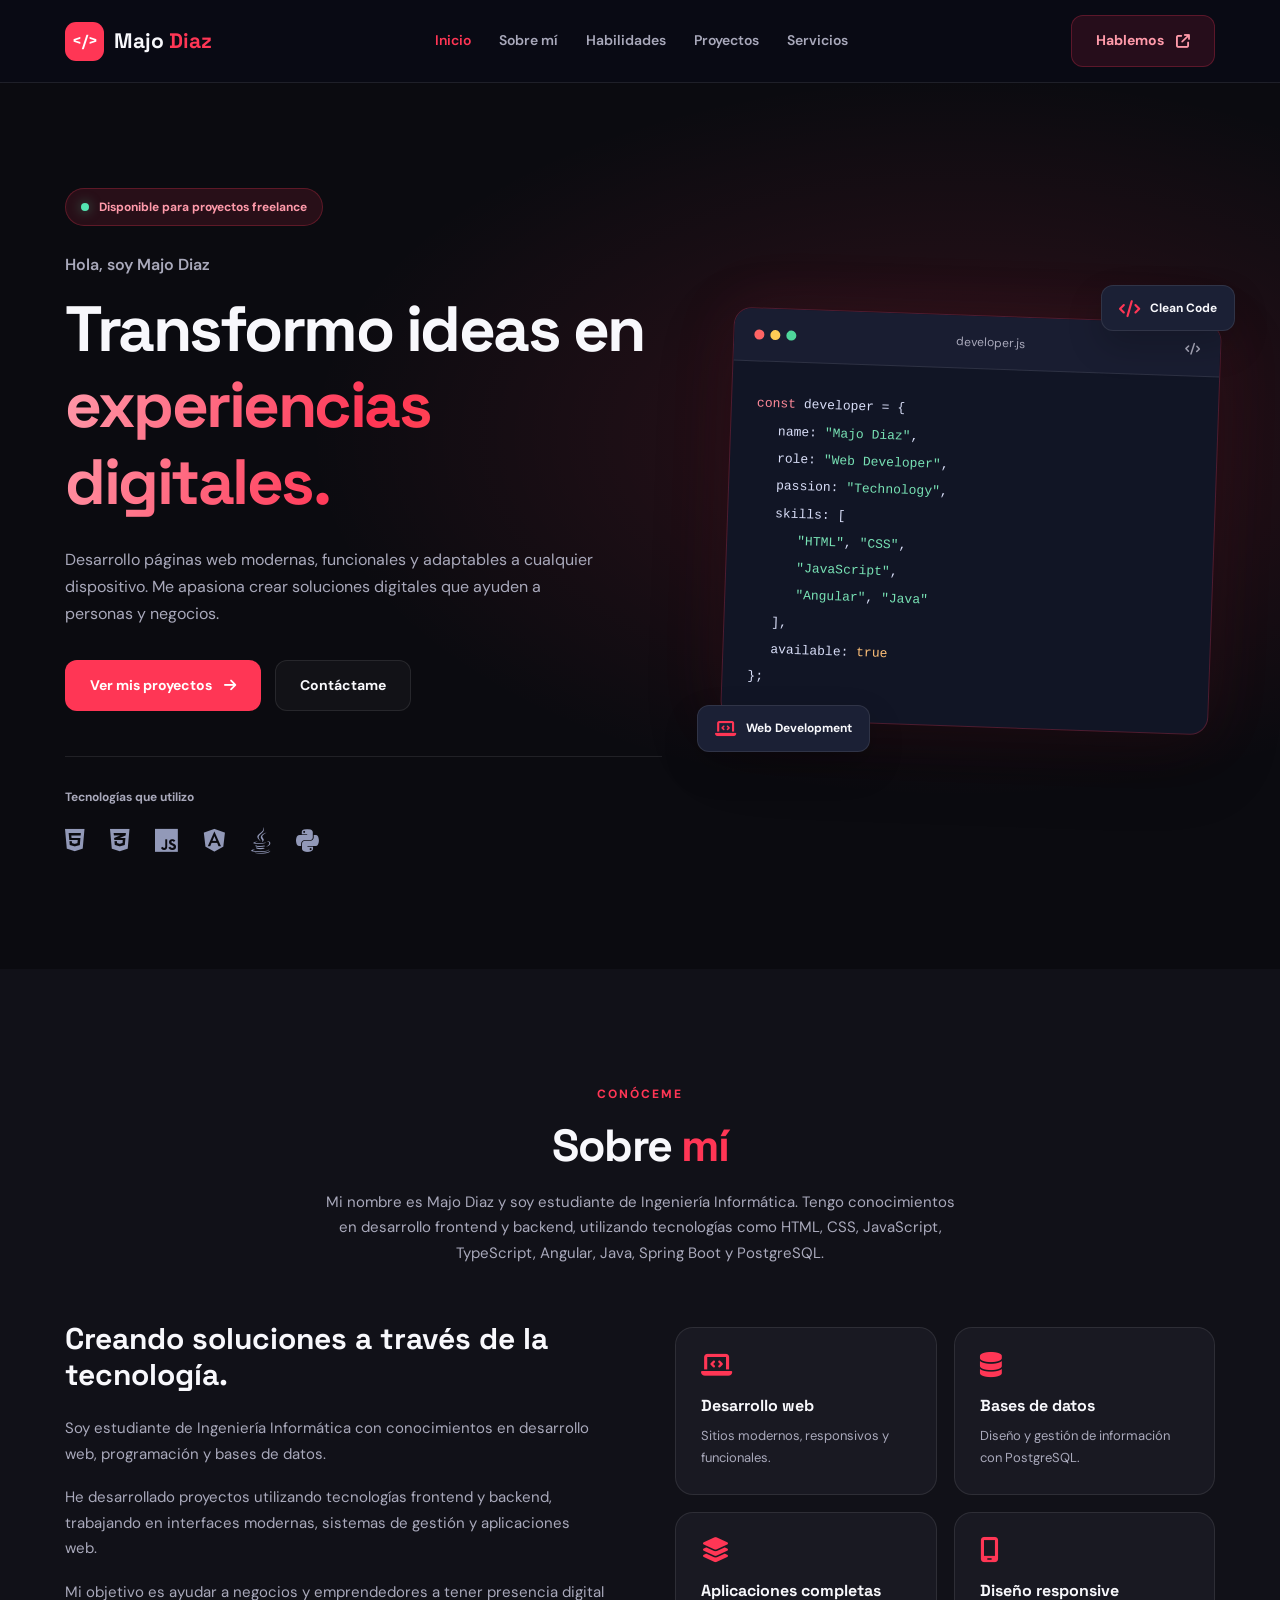
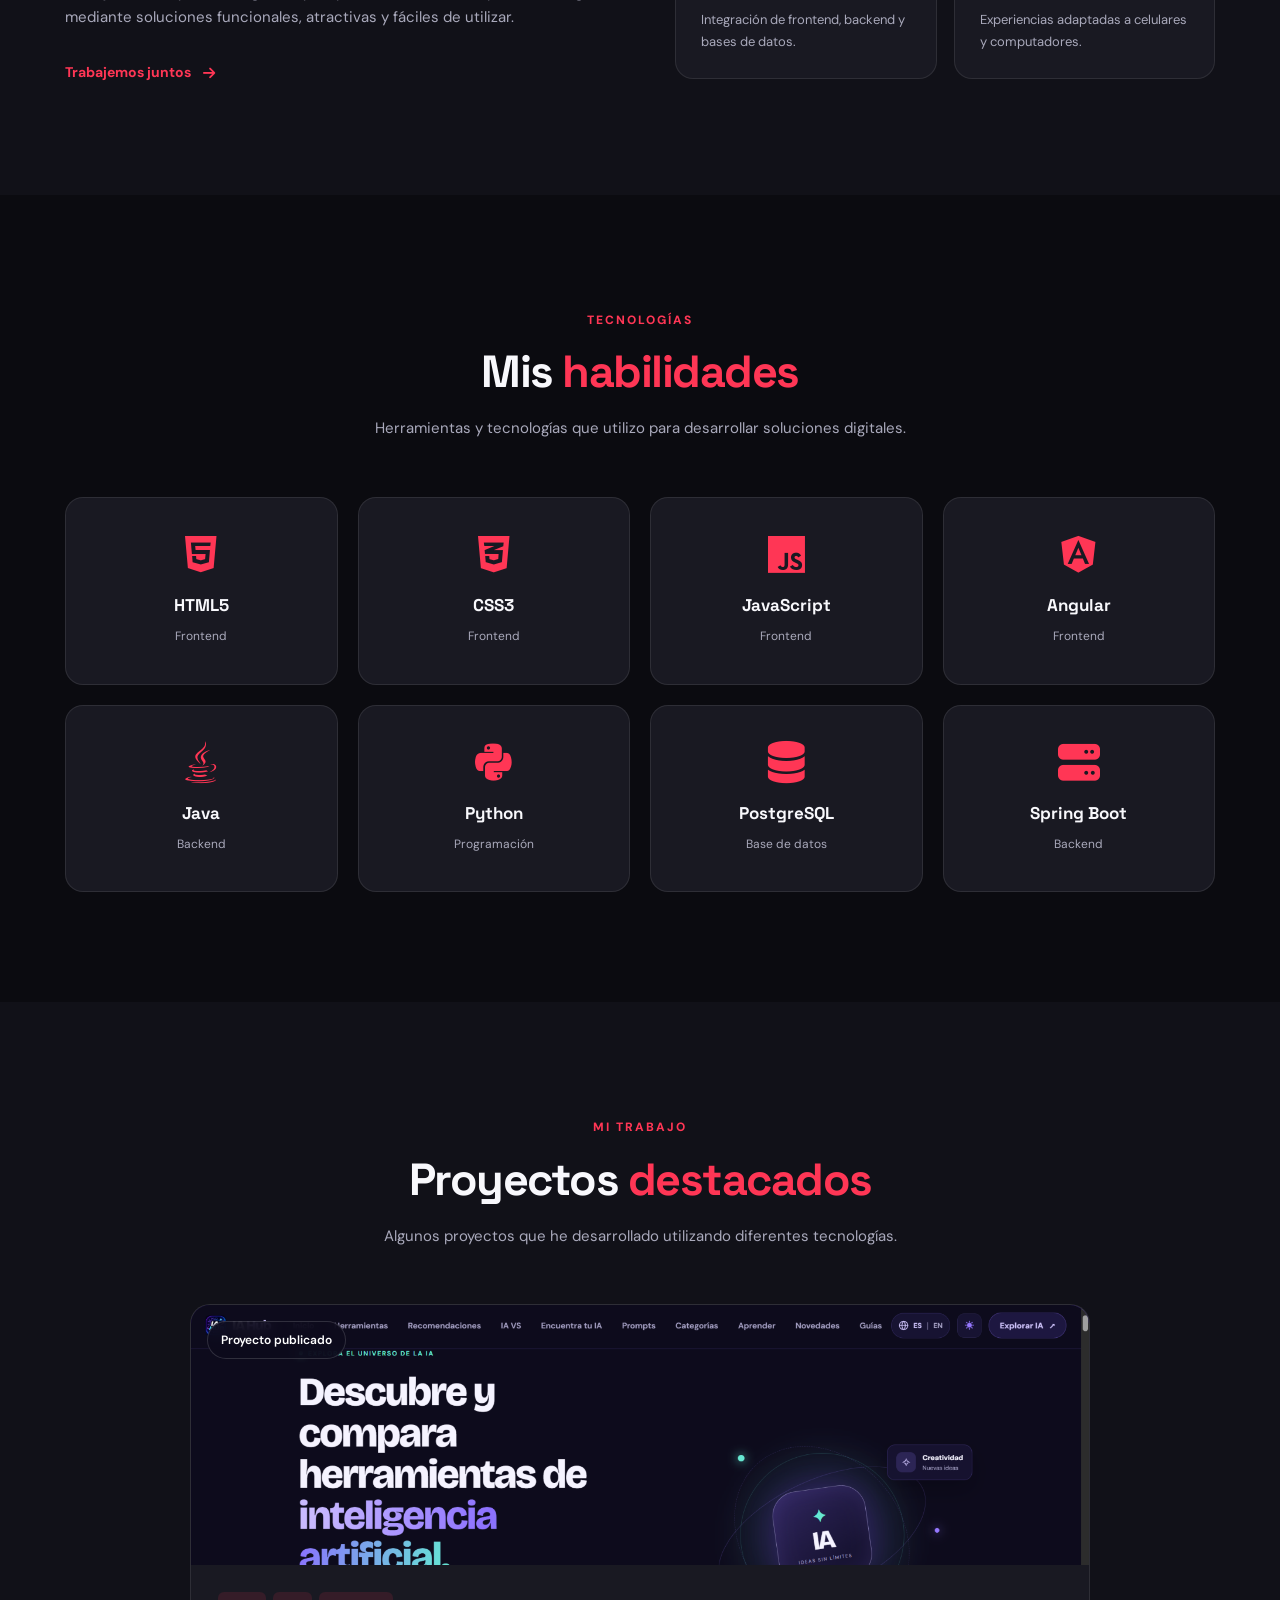
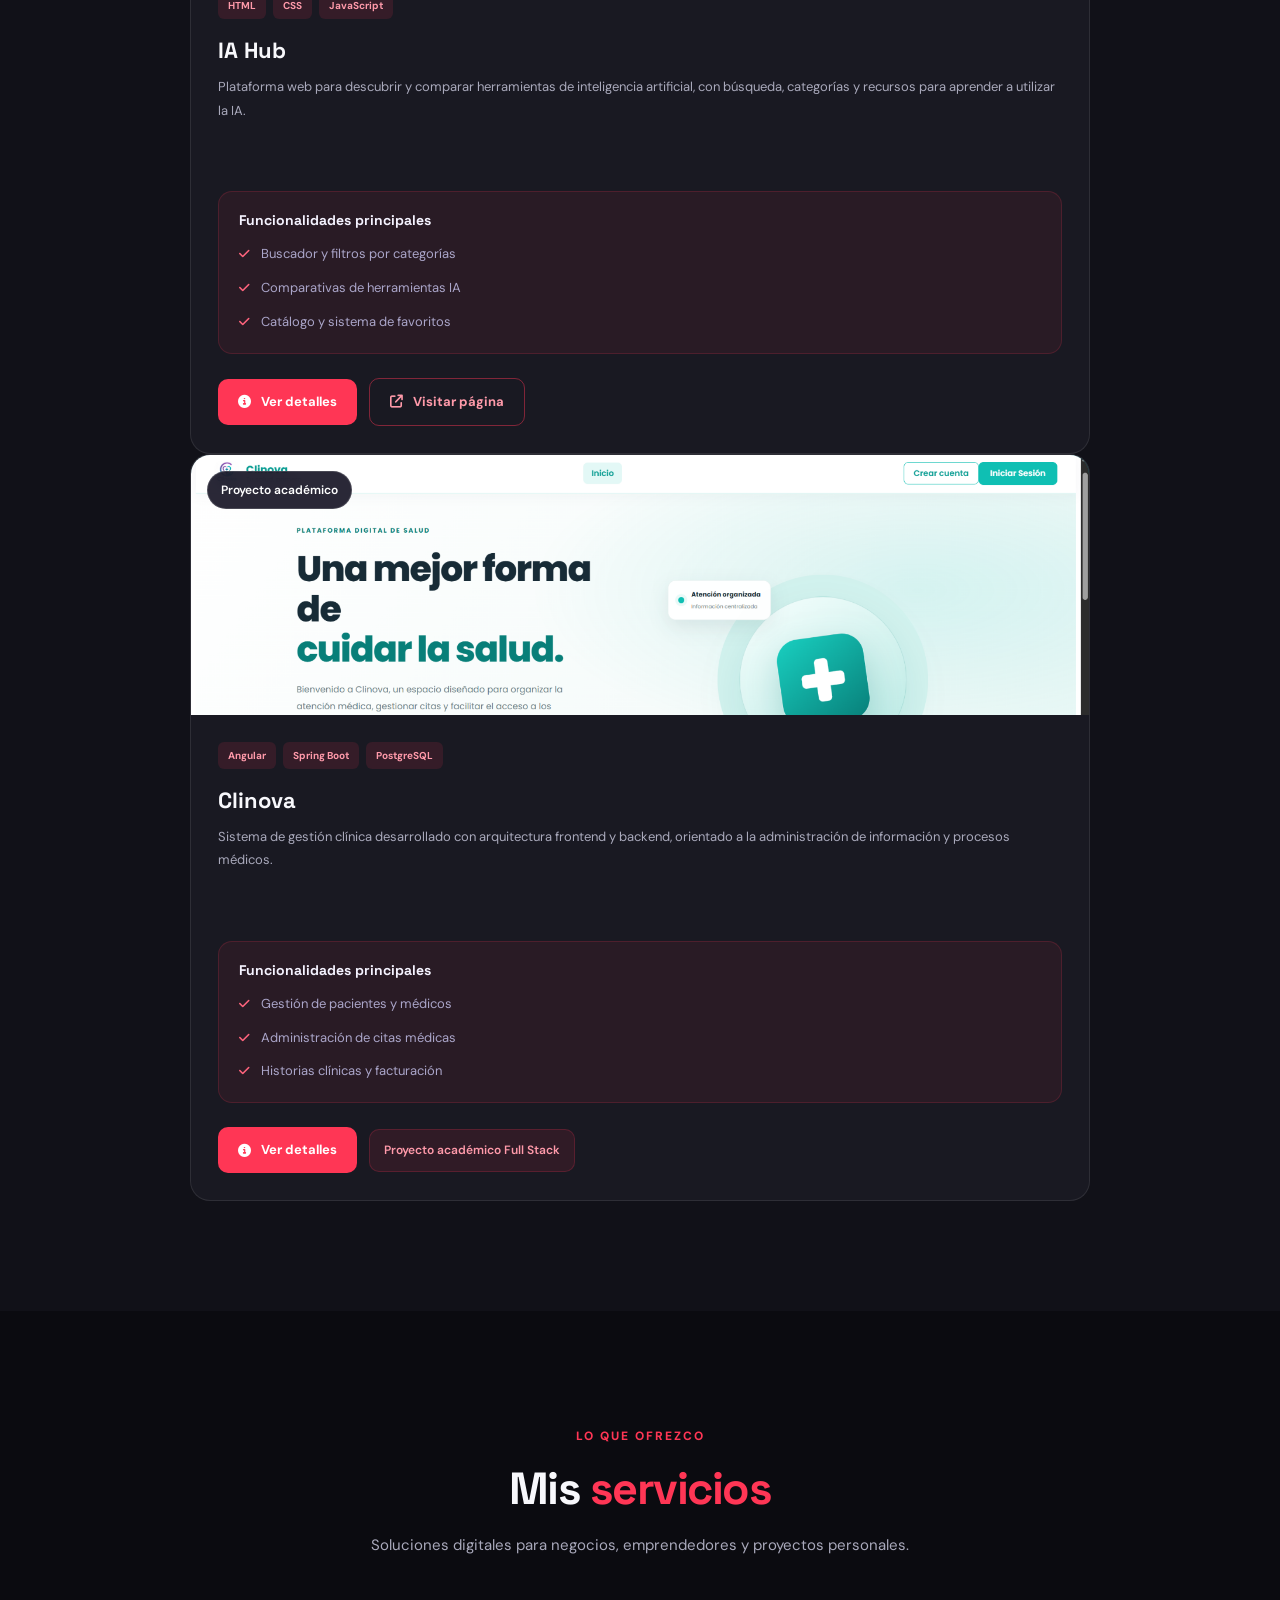
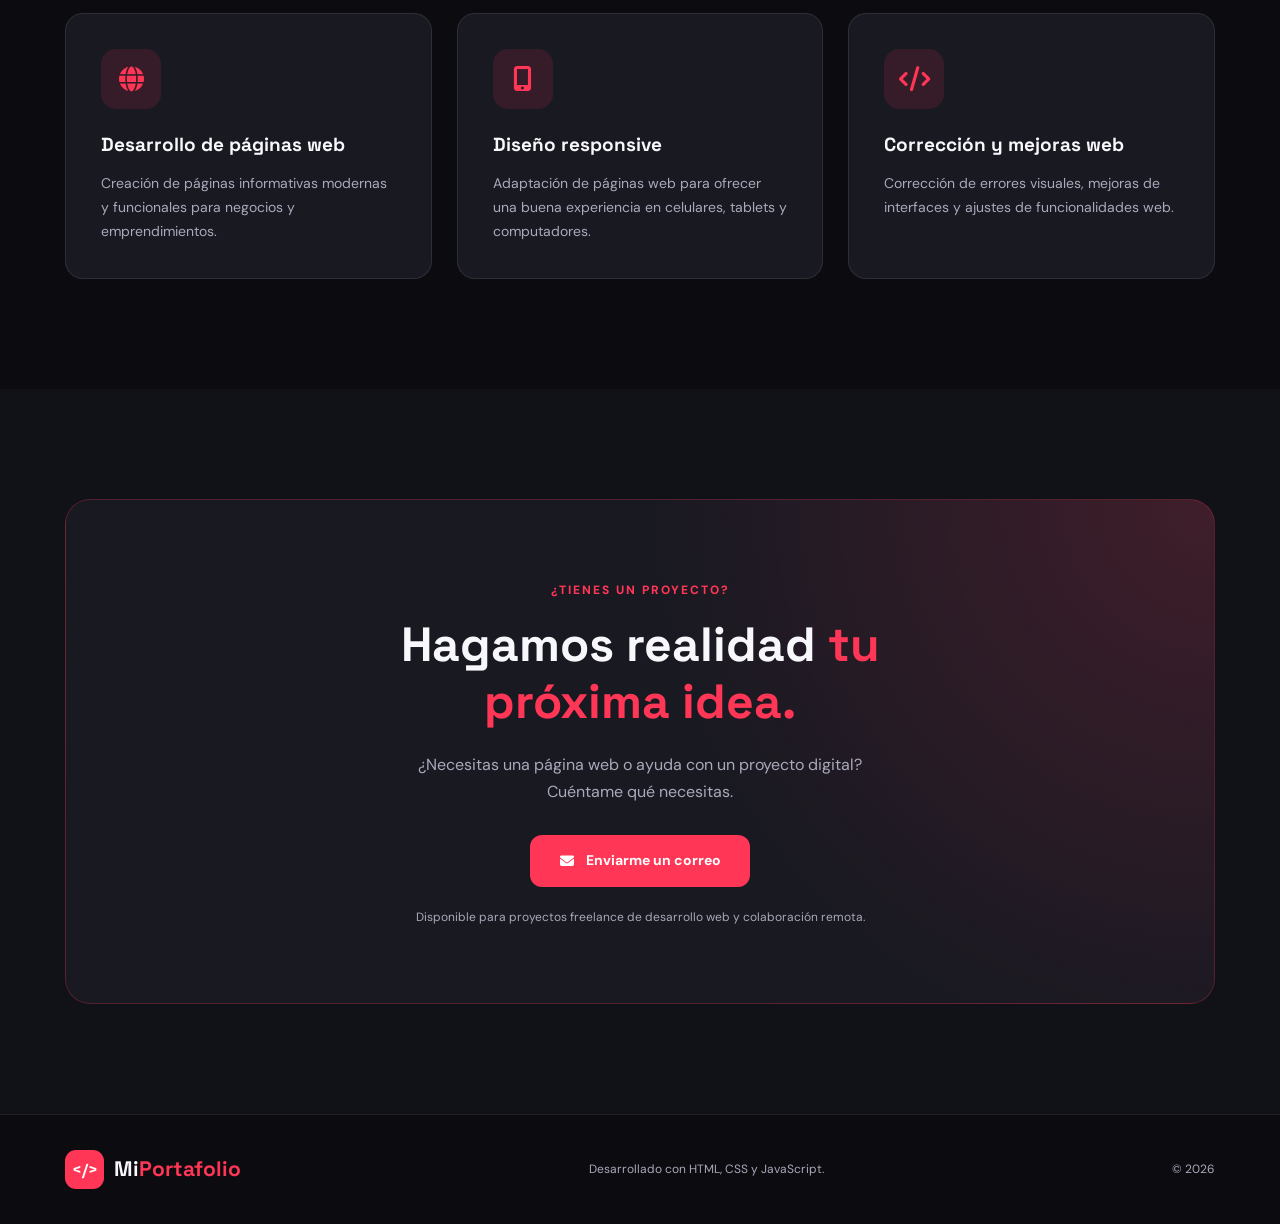
==== commit ba29a03d: "Add files via upload" ====
--- a/index.html
+++ b/index.html
@@ -442,7 +442,7 @@
                     <article class="project-card">
 
                         <div class="project-image project-ia">
-                            <img src="img/ia-hub.png" alt="Página principal de IA Hub" loading="lazy">
+                            <img src="./ia-hub.png" alt="Página principal de IA Hub" loading="lazy">
 
                             <span class="project-image-label">
                                 Proyecto publicado
@@ -518,7 +518,7 @@
                     <article class="project-card">
 
                         <div class="project-image project-clinova">
-                            <img src="img/clinova.png" alt="Página principal de Clinova" loading="lazy">
+                            <img src="./clinova.png" alt="Página principal de Clinova" loading="lazy">
 
                             <span class="project-image-label">
                                 Proyecto académico
--- a/styles.css
+++ b/styles.css
@@ -1788,3 +1788,183 @@
 }
 
 
+
+/* =========================================
+   NUEVO TEMA - ROJO CARMESÍ
+========================================= */
+
+:root {
+    --bg: #0b0b10;
+    --bg-soft: #111118;
+    --surface: #191922;
+    --surface-hover: #24232e;
+
+    --text: #f8f8fc;
+    --muted: #a9a9bb;
+
+    --accent: #ff3655;
+    --accent-strong: #e11d48;
+    --accent-soft: rgba(255, 54, 85, 0.12);
+
+    --border: rgba(255, 255, 255, 0.09);
+}
+
+/* Navegación */
+.btn-nav {
+    color: #ff9aaa;
+    border-color: rgba(255, 54, 85, 0.25);
+}
+
+/* Portada */
+.hero {
+    background:
+        radial-gradient(
+            ellipse at 75% 40%,
+            rgba(255, 54, 85, 0.15),
+            transparent 48%
+        ),
+        var(--bg);
+}
+
+.hero h1 span {
+    background: linear-gradient(
+        110deg,
+        #ff9aaa,
+        #ff3655,
+        #ff744f
+    );
+    -webkit-background-clip: text;
+    background-clip: text;
+    color: transparent;
+}
+
+.hero-badge {
+    color: #ff9aaa;
+    border-color: rgba(255, 54, 85, 0.25);
+}
+
+/* Ventana de código */
+.code-window {
+    border-color: rgba(255, 54, 85, 0.25);
+    box-shadow:
+        0 25px 70px rgba(0, 0, 0, 0.3),
+        0 0 65px rgba(255, 54, 85, 0.1);
+}
+
+.code-purple {
+    color: #ff8a9a;
+}
+
+/* Tarjetas */
+.highlight-card:hover,
+.project-card:hover,
+.service-card:hover {
+    border-color: rgba(255, 54, 85, 0.45);
+}
+
+/* Etiquetas de proyectos */
+.project-tags span {
+    color: #ff9aaa;
+}
+
+/* Funcionalidades de proyectos */
+.project-features {
+    background: rgba(255, 54, 85, 0.07);
+    border-color: rgba(255, 54, 85, 0.17);
+}
+
+.project-features li i {
+    color: #ff647d;
+}
+
+/* Botones de proyectos */
+.project-links a.project-btn {
+    background: var(--accent);
+    color: #ffffff;
+}
+
+.project-links a.project-btn:hover {
+    background: var(--accent-strong);
+    color: #ffffff;
+    gap: 10px;
+}
+
+.project-links a.project-btn-outline {
+    background: transparent;
+    color: #ff9aaa;
+    border: 1px solid rgba(255, 54, 85, 0.45);
+}
+
+.project-links a.project-btn-outline:hover {
+    background: rgba(255, 54, 85, 0.12);
+    border-color: var(--accent);
+    color: #ffffff;
+}
+
+/* Estado de Clinova */
+.project-status {
+    background: rgba(255, 54, 85, 0.1);
+    border-color: rgba(255, 54, 85, 0.2);
+    color: #ff9aaa;
+}
+
+/* Contacto */
+.contact-box {
+    background:
+        radial-gradient(
+            circle at top right,
+            rgba(255, 54, 85, 0.17),
+            transparent 45%
+        ),
+        var(--surface);
+
+    border-color: rgba(255, 54, 85, 0.25);
+}
+
+.btn-primary:hover,
+.contact-actions .btn-primary:hover {
+    box-shadow: 0 12px 35px rgba(255, 54, 85, 0.3);
+}
+
+/* =========================================
+   PÁGINAS DE DETALLES
+========================================= */
+
+.detail-back:hover,
+.detail-heading h1 span {
+    color: var(--accent);
+}
+
+.detail-tags span {
+    background: rgba(255, 54, 85, 0.1);
+    border-color: rgba(255, 54, 85, 0.2);
+    color: #ff9aaa;
+}
+
+.detail-preview {
+    background: var(--surface);
+    border-color: rgba(255, 54, 85, 0.25);
+}
+
+.detail-info-card,
+.detail-feature-card {
+    background: var(--surface);
+    border-color: var(--border);
+}
+
+.detail-info-item {
+    border-bottom-color: var(--border);
+}
+
+.detail-feature-card:hover {
+    border-color: var(--accent);
+}
+
+.detail-feature-card > i {
+    background: rgba(255, 54, 85, 0.12);
+    color: var(--accent);
+}
+
+.detail-bottom {
+    background: var(--bg-soft);
+}
